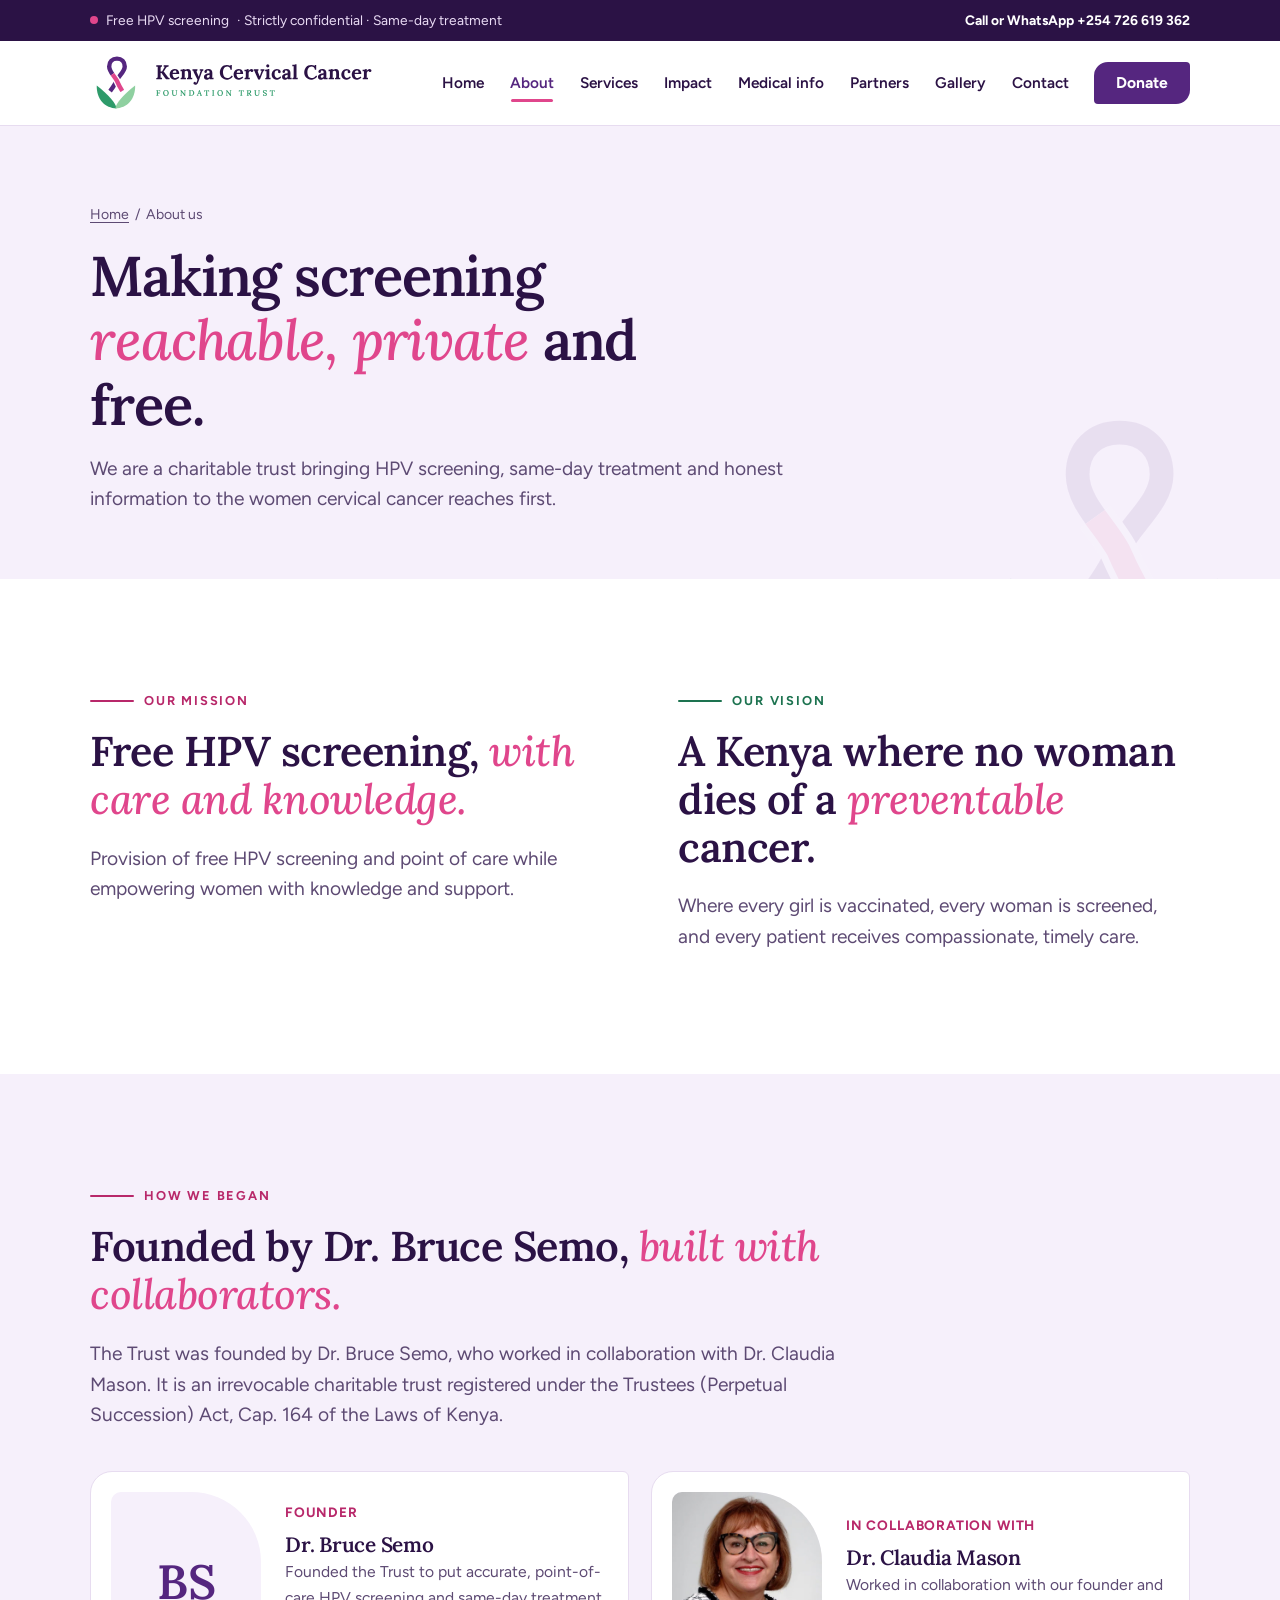
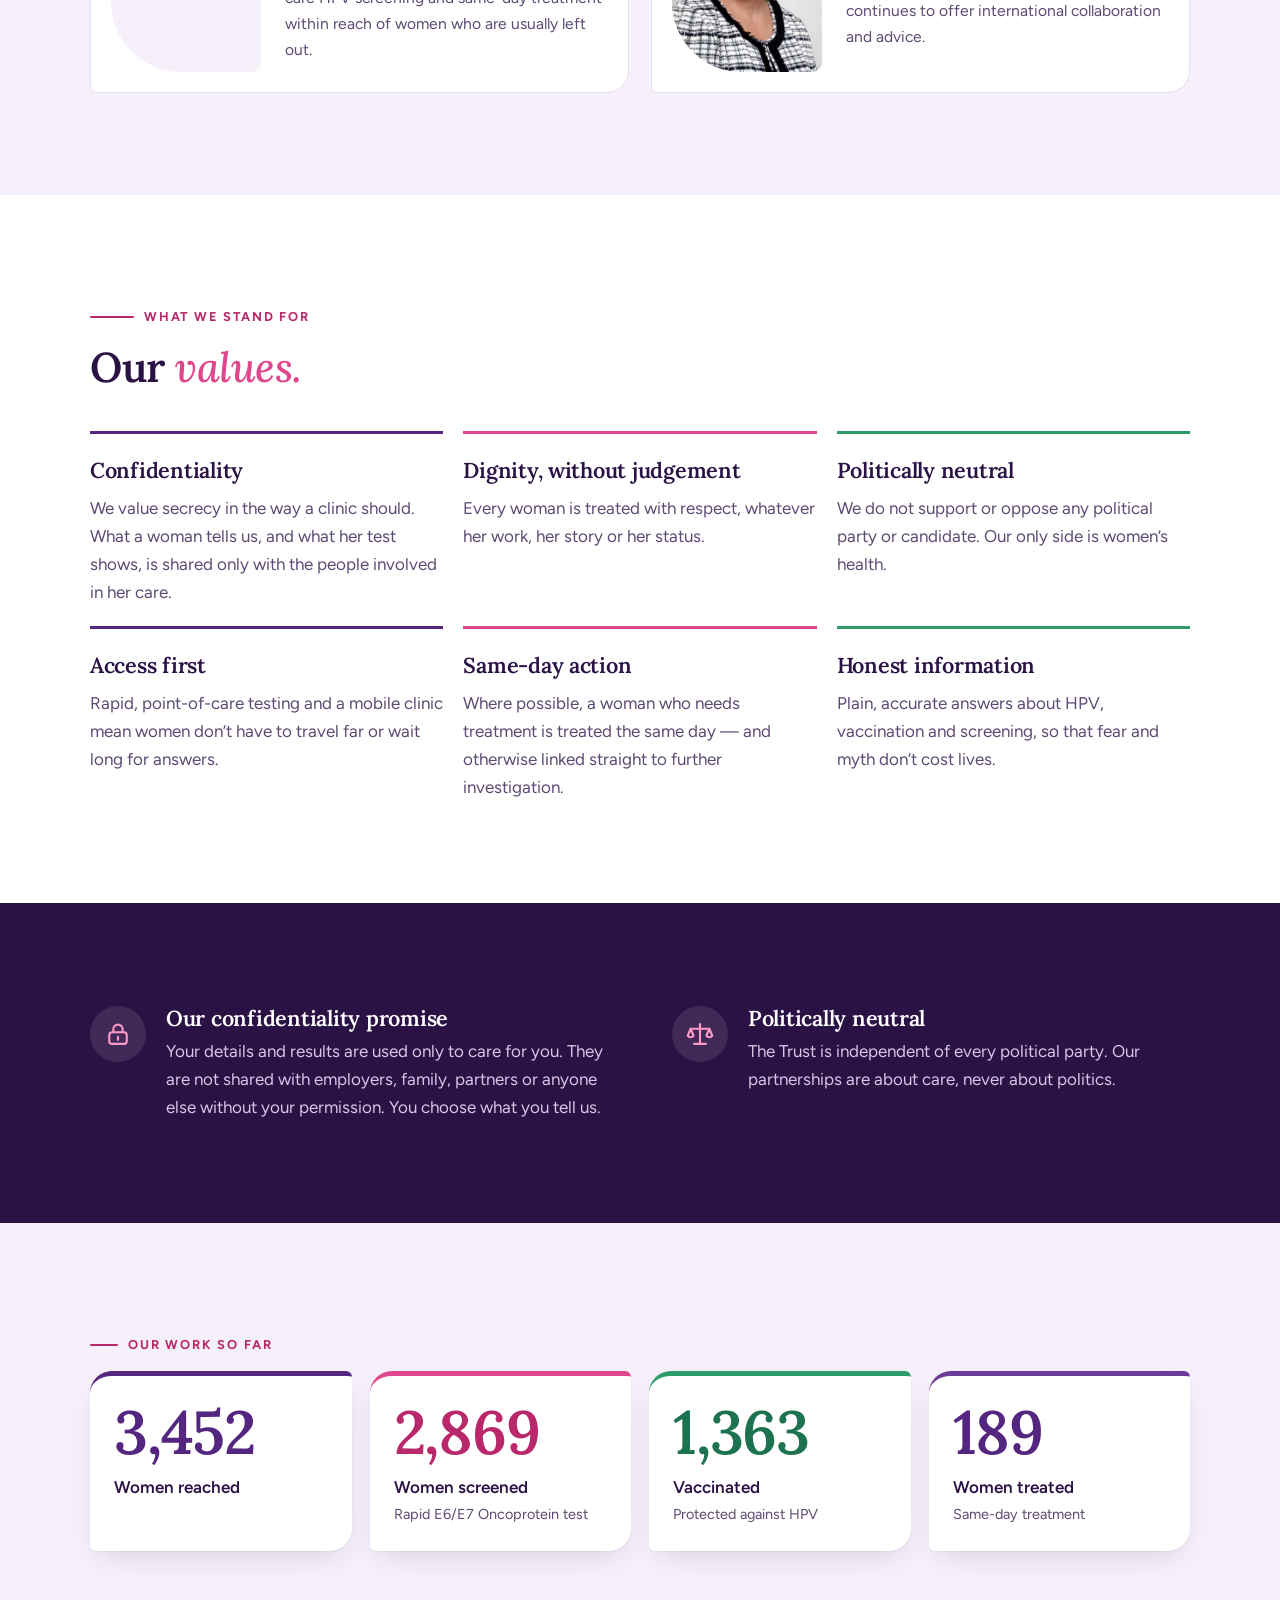
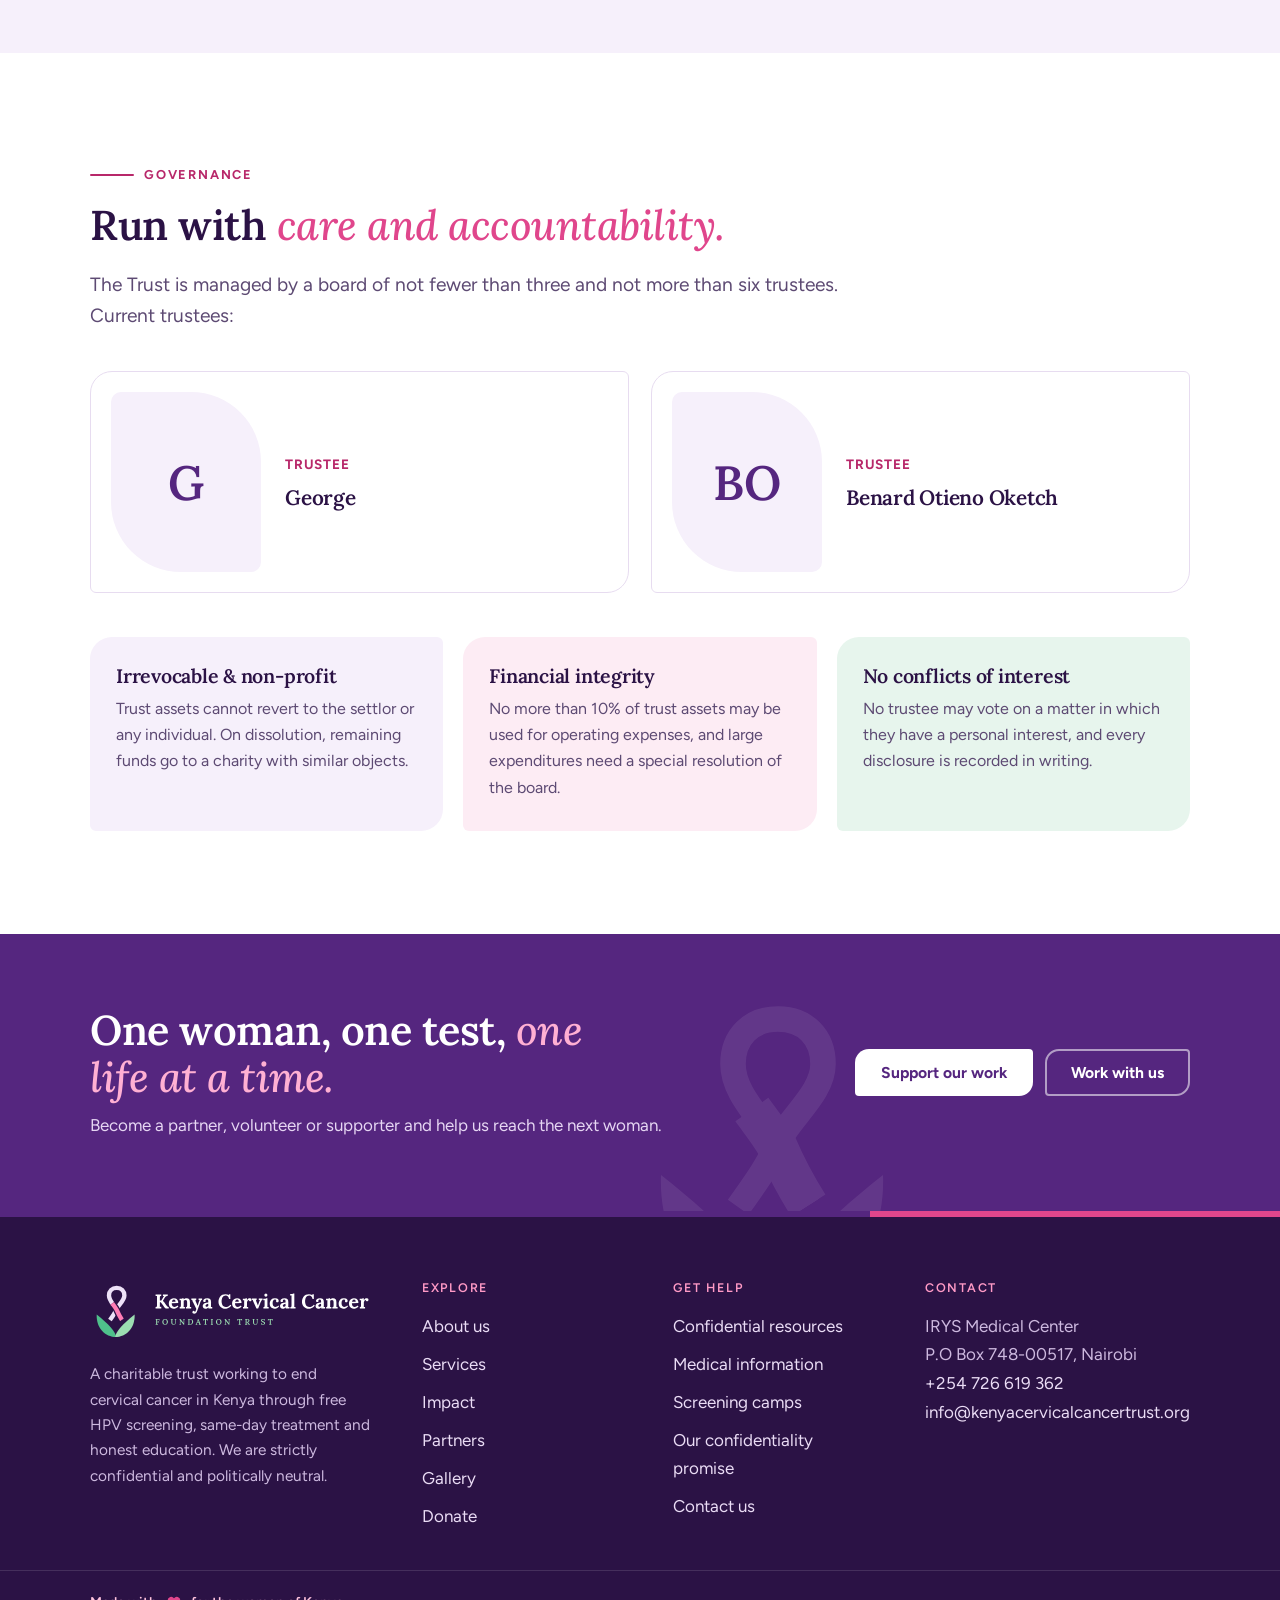
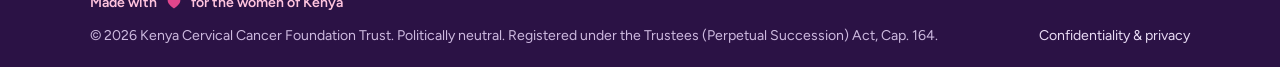
==== about.html @ a725f12f "change" ====
<!DOCTYPE html>
<html lang="en" class="no-js">
<head>
<meta charset="utf-8">
<meta name="viewport" content="width=device-width, initial-scale=1">
<title>About us – Kenya Cervical Cancer Foundation Trust</title>
<meta name="description" content="The Kenya Cervical Cancer Foundation Trust was founded by Dr. Bruce Semo in collaboration with Dr. Claudia Mason. Our mission, values and governance.">
<meta name="robots" content="index, follow">
<meta name="theme-color" content="#55267f">
<meta property="og:type" content="website">
<meta property="og:title" content="About us – Kenya Cervical Cancer Foundation Trust">
<meta property="og:description" content="The Kenya Cervical Cancer Foundation Trust was founded by Dr. Bruce Semo in collaboration with Dr. Claudia Mason. Our mission, values and governance.">
<meta property="og:image" content="https://www.kenyacervicalcancertrust.org/images/og-image.png">
<meta property="og:url" content="https://www.kenyacervicalcancertrust.org/about.html">
<meta name="twitter:card" content="summary_large_image">
<link rel="icon" href="images/favicon.svg" type="image/svg+xml">
<link rel="icon" href="images/favicon.png" type="image/png" sizes="512x512">
<link rel="apple-touch-icon" href="images/favicon.png">
<link rel="preconnect" href="https://fonts.googleapis.com">
<link rel="preconnect" href="https://fonts.gstatic.com" crossorigin>
<link rel="stylesheet" href="https://fonts.googleapis.com/css2?family=Figtree:wght@400;500;600;700;800&display=swap">
<link rel="stylesheet" href="css/style.css">
</head>
<body>
<a class="skip" href="#main">Skip to content</a>
<div class="topbar"><div class="wrap">
  <span class="pillar"><span class="dot"></span> Free HPV screening <span class="hide-s">&middot; Strictly confidential &middot; Same-day treatment</span></span>
  <span class="pillar"><a href="tel:+254726619362"><span class="hide-s">Call or WhatsApp </span>+254 726 619 362</a></span>
</div></div>
<header class="site-header"><div class="wrap">
  <a class="brand" href="index.html" aria-label="Kenya Cervical Cancer Foundation Trust — home"><img src="images/logo-horizontal.svg" alt="Kenya Cervical Cancer Foundation Trust" width="280" height="56"></a>
  <button class="menu-toggle" aria-expanded="false" aria-controls="site-nav" aria-label="Menu"><svg class="" viewBox="0 0 24 24" fill="none" stroke="currentColor" stroke-width="1.8" stroke-linecap="round" stroke-linejoin="round" aria-hidden="true" ><path d="M4 7h16M4 12h16M4 17h16"/></svg></button>
  <nav class="nav" id="site-nav" aria-label="Main"><a class="link" href="index.html">Home</a><a class="link" href="about.html" aria-current="page">About</a><a class="link" href="services.html">Services</a><a class="link" href="impact.html">Impact</a><a class="link" href="medical-info.html">Medical info</a><a class="link" href="partners.html">Partners</a><a class="link" href="gallery.html">Gallery</a><a class="link" href="contact.html">Contact</a><a class="btn btn-primary" href="donate.html">Donate</a></nav>
</div></header>
<main id="main">
<section class="page-hero"><img class="hero-ribbon" src="images/logo-mark.svg" alt="" aria-hidden="true">
<div class="wrap">
  <p class="crumbs"><a href="index.html">Home</a> &nbsp;/&nbsp; About us</p>
  <h1>Making screening <em>reachable, private</em> and free.</h1>
  <p class="lead">We are a charitable trust bringing HPV screening, same-day treatment and honest information to the women cervical cancer reaches first.</p>
</div></section>
<section class="section">
<div class="wrap">
  <div class="split top">
    <div class="reveal"><span class="eyebrow">Our mission</span><h2>Free HPV screening, <em>with care and knowledge.</em></h2>
      <p class="lead">Provision of free HPV screening and point of care while empowering women with knowledge and support.</p></div>
    <div class="reveal"><span class="eyebrow green">Our vision</span><h2>A Kenya where no woman dies of a <em>preventable</em> cancer.</h2>
      <p class="lead">Where every girl is vaccinated, every woman is screened, and every patient receives compassionate, timely care.</p></div>
  </div>
</div>
</section>

<section class="section bg-lilac" id="founder">
<div class="wrap">
  <div class="narrow reveal"><span class="eyebrow">How we began</span><h2>Founded by Dr. Bruce Semo, <em>built with collaborators.</em></h2>
  <p class="lead">The Trust was founded by Dr. Bruce Semo, who worked in collaboration with Dr. Claudia Mason. It is an irrevocable charitable trust registered under the Trustees (Perpetual Succession) Act, Cap. 164 of the Laws of Kenya.</p></div>
  <div class="people">
    <div class="person reveal"><div class="ph"><span class="mono" aria-hidden="true">BS</span></div>
      <div><div class="role">Founder</div><h3>Dr. Bruce Semo</h3><p>Founded the Trust to put accurate, point-of-care HPV screening and same-day treatment within reach of women who are usually left out.</p></div></div>
    <div class="person reveal"><div class="ph"><img src="images/people/claudia-mason.jpg" alt="Dr. Claudia Mason" loading="lazy"></div>
      <div><div class="role">In collaboration with</div><h3>Dr. Claudia Mason</h3><p>Worked in collaboration with our founder and continues to offer international collaboration and advice.</p></div></div>
  </div>
</div>
</section>

<section class="section">
<div class="wrap">
  <div class="narrow reveal"><span class="eyebrow">What we stand for</span><h2>Our <em>values.</em></h2></div>
  <div class="values">
    <div class="value reveal"><h3>Confidentiality</h3><p>We value secrecy in the way a clinic should. What a woman tells us, and what her test shows, is shared only with the people involved in her care.</p></div>
    <div class="value reveal"><h3>Dignity, without judgement</h3><p>Every woman is treated with respect, whatever her work, her story or her status.</p></div>
    <div class="value reveal"><h3>Politically neutral</h3><p>We do not support or oppose any political party or candidate. Our only side is women&rsquo;s health.</p></div>
    <div class="value reveal"><h3>Access first</h3><p>Rapid, point-of-care testing and a mobile clinic mean women don&rsquo;t have to travel far or wait long for answers.</p></div>
    <div class="value reveal"><h3>Same-day action</h3><p>Where possible, a woman who needs treatment is treated the same day &mdash; and otherwise linked straight to further investigation.</p></div>
    <div class="value reveal"><h3>Honest information</h3><p>Plain, accurate answers about HPV, vaccination and screening, so that fear and myth don&rsquo;t cost lives.</p></div>
  </div>
</div>
</section>

<section class="section on-dark" id="confidentiality">
<div class="wrap">
  <div class="pledge">
    <div class="block reveal"><div class="ic"><svg class="" viewBox="0 0 24 24" fill="none" stroke="currentColor" stroke-width="1.8" stroke-linecap="round" stroke-linejoin="round" aria-hidden="true" ><rect x="4.5" y="10.5" width="15" height="10" rx="2.5"/><path d="M8 10.5V8a4 4 0 0 1 8 0v2.5"/><path d="M12 14.5v2.5"/></svg></div><div><h3>Our confidentiality promise</h3><p>Your details and results are used only to care for you. They are not shared with employers, family, partners or anyone else without your permission. You choose what you tell us.</p></div></div>
    <div class="block reveal"><div class="ic"><svg class="" viewBox="0 0 24 24" fill="none" stroke="currentColor" stroke-width="1.8" stroke-linecap="round" stroke-linejoin="round" aria-hidden="true" ><path d="M12 3.5v17M7 20.5h10"/><path d="M4 7.5h16"/><path d="M4 7.5l-2.5 6a3 3 0 0 0 5 0zM20 7.5l-2.5 6a3 3 0 0 0 5 0z"/></svg></div><div><h3>Politically neutral</h3><p>The Trust is independent of every political party. Our partnerships are about care, never about politics.</p></div></div>
  </div>
</div>
</section>

<section class="section bg-lilac">
<div class="wrap"><span class="eyebrow">Our work so far</span><div class="stats cards"><div class="stat reveal"><div class="num" data-count="3600">3,600</div><div class="lbl">Women reached</div></div><div class="stat reveal"><div class="num" data-count="2992">2,992</div><div class="lbl">Women screened</div><div class="sub">Rapid E6/E7 Oncoprotein test</div></div><div class="stat reveal"><div class="num" data-count="1422">1,422</div><div class="lbl">Vaccinated</div><div class="sub">Protected against HPV</div></div><div class="stat reveal"><div class="num" data-count="197">197</div><div class="lbl">Women treated</div><div class="sub">Same-day treatment</div></div></div></div>
</section>

<section class="section" id="governance">
<div class="wrap">
  <div class="narrow reveal"><span class="eyebrow">Governance</span><h2>Run with <em>care and accountability.</em></h2>
  <p class="lead">The Trust is managed by a board of not fewer than three and not more than six trustees. Current trustees:</p></div>
  <div class="people">
    <div class="person reveal"><div class="ph"><span class="mono" aria-hidden="true">G</span></div><div><div class="role">Trustee</div><h3>George</h3></div></div>
    <div class="person reveal"><div class="ph"><span class="mono" aria-hidden="true">BO</span></div><div><div class="role">Trustee</div><h3>Benard Otieno Oketch</h3></div></div>
  </div>
  <div class="features">
    <article class="feature reveal"><h3>Irrevocable &amp; non-profit</h3><p>Trust assets cannot revert to the settlor or any individual. On dissolution, remaining funds go to a charity with similar objects.</p></article>
    <article class="feature reveal"><h3>Financial integrity</h3><p>No more than 10% of trust assets may be used for operating expenses, and large expenditures need a special resolution of the board.</p></article>
    <article class="feature reveal"><h3>No conflicts of interest</h3><p>No trustee may vote on a matter in which they have a personal interest, and every disclosure is recorded in writing.</p></article>
  </div>
</div>
</section>
<section class="cta"><img class="hero-ribbon" src="images/logo-mark.svg" alt="" aria-hidden="true"><div class="wrap">
<div><h2>One woman, one test, <em>one life at a time.</em></h2><p>Become a partner, volunteer or supporter and help us reach the next woman.</p></div>
<div class="btn-row"><a class="btn btn-light" href="donate.html">Support our work</a><a class="btn btn-ghost-light" href="contact.html">Work with us</a></div></div></section>
</main>
<footer class="site-footer">
<div class="tricolor"></div>
<div class="wrap">
  <div class="about">
    <img src="images/logo-horizontal-light.svg" alt="Kenya Cervical Cancer Foundation Trust" width="340" height="62">
    <p>A charitable trust working to end cervical cancer in Kenya through free HPV screening, same-day treatment and honest education. We are strictly confidential and politically neutral.</p>
  </div>
  <div><h4>Explore</h4><ul>
    <li><a href="about.html">About us</a></li><li><a href="services.html">Services</a></li><li><a href="impact.html">Impact</a></li>
    <li><a href="partners.html">Partners</a></li><li><a href="gallery.html">Gallery</a></li><li><a href="donate.html">Donate</a></li></ul></div>
  <div><h4>Get help</h4><ul>
    <li><a href="medical-info.html#sex-workers">Confidential resources</a></li>
    <li><a href="medical-info.html">Medical information</a></li>
    <li><a href="index.html#camps">Screening camps</a></li>
    <li><a href="about.html#confidentiality">Our confidentiality promise</a></li>
    <li><a href="contact.html">Contact us</a></li></ul></div>
  <div><h4>Contact</h4>
    <address>IRYS Medical Center<br>P.O Box 748-00517, Nairobi<br>
    <a href="tel:+254726619362">+254 726 619 362</a><br><a href="mailto:info@kenyacervicalcancertrust.org">info@kenyacervicalcancertrust.org</a></address></div>
</div>
<div class="legal"><div class="wrap">
  <span class="love-line">Made with <svg class="heart-ic" viewBox="0 0 24 24" fill="none" stroke="currentColor" stroke-width="2" stroke-linecap="round" stroke-linejoin="round" aria-hidden="true" ><path d="M12 20.5s-8.5-5-8.5-11A4.7 4.7 0 0 1 12 7a4.7 4.7 0 0 1 8.5 2.5c0 6-8.5 11-8.5 11z"/></svg> for the women of Kenya</span><span>&copy; 2026 Kenya Cervical Cancer Foundation Trust. Politically neutral. Registered under the Trustees (Perpetual Succession) Act, Cap. 164.</span>
  <a href="about.html#confidentiality">Confidentiality &amp; privacy</a>
</div></div>
</footer>
<script src="js/main.js" defer></script>
</body>
</html>
---- css/style.css ----
/* ==========================================================================
   Kenya Cervical Cancer Foundation Trust — site styles
   Palette: purple · pink · green. No frameworks, no icon fonts.
   ========================================================================== */

@font-face {
  font-family: "Lora";
  src: url("../fonts/lora.woff") format("woff");
  font-weight: 400 700;
  font-style: normal;
  font-display: swap;
}
@font-face {
  font-family: "Lora";
  src: url("../fonts/lora-italic.woff") format("woff");
  font-weight: 400 700;
  font-style: italic;
  font-display: swap;
}

:root {
  --ink: #2b1245;          /* deep plum – text & dark bands */
  --purple: #55267f;       /* brand purple */
  --purple-2: #6c3a99;
  --pink: #e0468c;         /* brand pink */
  --pink-deep: #b8286a;    /* pink for small text on light bg (AA) */
  --green: #2e9b6a;        /* brand green */
  --green-deep: #1d7350;   /* green for small text on light bg (AA) */
  --lilac: #f6f0fb;
  --blush: #fdecf4;
  --mint: #e7f5ed;
  --line: #e7dcf0;
  --muted: #5d4a73;
  --white: #fff;

  --leaf: 22px 6px 22px 6px;        /* the leaf corner, echoing the logo */
  --leaf-sm: 14px 4px 14px 4px;
  --shadow: 0 1px 2px rgba(43, 18, 69, .06), 0 12px 32px -12px rgba(43, 18, 69, .18);

  --serif: "Lora", Georgia, "Times New Roman", serif;
  --sans: "Figtree", "Inter", ui-sans-serif, system-ui, -apple-system, "Segoe UI", Roboto, "Helvetica Neue", Arial, sans-serif;

  --wrap: 1180px;
  --gutter: clamp(20px, 4vw, 40px);
}

*, *::before, *::after { box-sizing: border-box; }
html { scroll-behavior: smooth; -webkit-text-size-adjust: 100%; }
body {
  margin: 0;
  font-family: var(--sans);
  font-size: 1.0625rem;
  line-height: 1.65;
  color: var(--ink);
  background: var(--white);
  -webkit-font-smoothing: antialiased;
  overflow-x: hidden;
}
img, svg { display: block; max-width: 100%; }
img { height: auto; }
a { color: var(--purple); text-underline-offset: 3px; text-decoration-thickness: 1px; }
a:hover { color: var(--pink-deep); }
:focus-visible { outline: 3px solid var(--pink); outline-offset: 3px; border-radius: 4px; }
p { margin: 0 0 1em; }
ul { margin: 0; padding: 0; }

h1, h2, h3, h4 {
  font-family: var(--serif);
  font-weight: 600;
  line-height: 1.15;
  letter-spacing: -0.012em;
  margin: 0 0 .5em;
  color: var(--ink);
}
h1 { font-size: clamp(2.4rem, 5.4vw, 4.1rem); letter-spacing: -0.02em; }
h2 { font-size: clamp(1.8rem, 3.4vw, 2.6rem); }
h3 { font-size: 1.35rem; }
h4 { font-size: 1.1rem; }
h1 em, h2 em, h3 em { font-style: italic; font-weight: 500; color: var(--pink); }
.on-dark h1 em, .on-dark h2 em, .on-dark h3 em { color: #ff8fc0; }

.wrap { width: 100%; max-width: var(--wrap); margin-inline: auto; padding-inline: var(--gutter); }
.narrow { max-width: 760px; }
section { position: relative; }
.section { padding-block: clamp(56px, 8vw, 104px); }
.section.tight { padding-block: clamp(40px, 5vw, 64px); }
.bg-lilac { background: var(--lilac); }
.bg-mint { background: var(--mint); }
.bg-blush { background: var(--blush); }
.on-dark { background: var(--ink); color: #eadcf5; }
.on-dark h1, .on-dark h2, .on-dark h3, .on-dark h4 { color: #fff; }
.on-dark a { color: #ffc4de; }

.skip { position: absolute; left: -999px; top: 8px; background: var(--ink); color: #fff; padding: 10px 16px; border-radius: 8px; z-index: 100; }
.skip:focus { left: 8px; color: #fff; }

.eyebrow {
  display: inline-flex; align-items: center; gap: 10px;
  font-size: .8rem; font-weight: 700; letter-spacing: .14em; text-transform: uppercase;
  color: var(--pink-deep); margin-bottom: 16px;
}
.eyebrow::before { content: ""; width: 28px; height: 2px; background: currentColor; border-radius: 2px; }
.on-dark .eyebrow { color: #ff9ac6; }
.eyebrow.green { color: var(--green-deep); }

.lead { font-size: 1.2rem; line-height: 1.6; color: var(--muted); }
.on-dark .lead { color: #d8c6e8; }

/* three-colour ribbon rule */
.tricolor { height: 6px; background: linear-gradient(90deg, var(--purple) 0 34%, var(--pink) 34% 67%, var(--green) 67% 100%); }

/* ---------- buttons ---------- */
.btn {
  display: inline-flex; align-items: center; justify-content: center; gap: 10px;
  padding: 14px 24px; font: 700 .98rem/1 var(--sans);
  border-radius: var(--leaf-sm); border: 2px solid transparent;
  text-decoration: none; cursor: pointer; transition: transform .15s ease, background .15s ease, color .15s ease, border-color .15s ease;
}
.btn:hover { transform: translateY(-2px); }
.btn-primary { background: var(--purple); color: #fff; }
.btn-primary:hover { background: var(--ink); color: #fff; }
.btn-pink { background: var(--pink); color: #fff; }
.btn-pink:hover { background: var(--pink-deep); color: #fff; }
.btn-ghost { border-color: var(--purple); color: var(--purple); background: transparent; }
.btn-ghost:hover { background: var(--purple); color: #fff; }
.btn-light { background: #fff; color: var(--purple); }
.btn-light:hover { background: var(--blush); color: var(--purple); }
.btn-ghost-light { border-color: rgba(255,255,255,.55); color: #fff; }
.btn-ghost-light:hover { background: #fff; color: var(--purple); }
.btn svg { width: 18px; height: 18px; }
.btn-row { display: flex; flex-wrap: wrap; gap: 12px; margin-top: 28px; }

/* ---------- top bar & header ---------- */
.topbar { background: var(--ink); color: #eadcf5; font-size: .86rem; }
.topbar .wrap { display: flex; justify-content: space-between; align-items: center; gap: 16px; padding-block: 9px; }
.topbar span.pillar { display: inline-flex; align-items: center; gap: 8px; }
.topbar .dot { width: 8px; height: 8px; border-radius: 50%; background: var(--pink); display: inline-block; }
.topbar a { color: #fff; font-weight: 700; text-decoration: none; }
.topbar a:hover { color: #ffc4de; }

.site-header { position: sticky; top: 0; z-index: 50; background: rgba(255,255,255,.96); backdrop-filter: saturate(1.2) blur(8px); border-bottom: 1px solid var(--line); }
.site-header .wrap { display: flex; align-items: center; justify-content: space-between; gap: 24px; min-height: 84px; }
.brand img { height: 56px; width: auto; }
.nav { display: flex; align-items: center; gap: 4px; }
.nav a.link { white-space: nowrap; padding: 10px 11px; font-weight: 600; font-size: .96rem; color: var(--ink); text-decoration: none; border-radius: 10px; position: relative; }
.nav a.link:hover { color: var(--purple); background: var(--lilac); }
.nav a.link[aria-current="page"] { color: var(--purple); }
.nav a.link[aria-current="page"]::after { content: ""; position: absolute; left: 12px; right: 12px; bottom: 3px; height: 3px; border-radius: 3px; background: var(--pink); }
.nav .btn { margin-left: 10px; padding: 11px 20px; }
.menu-toggle { display: none; background: none; border: 2px solid var(--line); border-radius: 12px; width: 48px; height: 48px; cursor: pointer; color: var(--ink); align-items: center; justify-content: center; }
.menu-toggle svg { width: 24px; height: 24px; }

@media (max-width: 1160px) {
  .menu-toggle { display: inline-flex; }
  .nav { position: absolute; left: 0; right: 0; top: 100%; background: #fff; border-bottom: 1px solid var(--line); flex-direction: column; align-items: stretch; padding: 12px var(--gutter) 24px; gap: 2px; display: none; box-shadow: var(--shadow); }
  .nav.open { display: flex; }
  .nav a.link { padding: 14px 12px; font-size: 1.05rem; }
  .nav a.link[aria-current="page"]::after { display: none; }
  .nav a.link[aria-current="page"] { background: var(--lilac); }
  .nav .btn { margin: 12px 0 0; }
}
@media (max-width: 640px) {
  .topbar .hide-s { display: none; }
  .topbar .wrap { font-size: .8rem; padding-block: 8px; }
  .brand img { height: 46px; }
  .site-header .wrap { min-height: 72px; }
}

/* ---------- hero ---------- */
.hero { background: var(--lilac); overflow: hidden; }
.hero .wrap { display: grid; grid-template-columns: 1.05fr .95fr; gap: clamp(32px, 5vw, 72px); align-items: center; padding-block: clamp(48px, 7vw, 96px); position: relative; z-index: 1; }
.hero h1 { margin-bottom: .45em; }
.hero p.lead { max-width: 33em; }
.promise { list-style: none; display: flex; flex-wrap: wrap; gap: 10px 22px; margin-top: 34px; }
.promise li { display: inline-flex; align-items: center; gap: 9px; font-weight: 600; font-size: .95rem; }
.promise svg { width: 20px; height: 20px; color: var(--green); flex: none; }

.hero-art { position: relative; aspect-ratio: 1 / 1.04; max-width: 560px; justify-self: end; width: 100%; }
.hero-art .main { position: absolute; inset: 0 0 14% 14%; border-radius: 220px 10px 220px 10px; overflow: hidden; box-shadow: var(--shadow); }
.hero-art .second { position: absolute; left: 0; bottom: 0; width: 46%; aspect-ratio: 1; border-radius: 10px 130px 10px 130px; overflow: hidden; border: 8px solid var(--lilac); box-shadow: var(--shadow); }
.hero-art img { width: 100%; height: 100%; object-fit: cover; }
.hero-art .stamp { position: absolute; right: -4px; top: 6%; background: var(--pink); color: #fff; padding: 12px 18px; border-radius: var(--leaf-sm); font-weight: 700; font-size: .85rem; line-height: 1.25; box-shadow: var(--shadow); max-width: 190px; }
.hero-art .stamp b { display: block; font-family: var(--serif); font-size: 1.5rem; font-weight: 600; }
.hero-ribbon { position: absolute; right: -6%; bottom: -14%; width: 56%; opacity: .07; pointer-events: none; z-index: 0; }
@media (max-width: 900px) {
  .hero .wrap { grid-template-columns: 1fr; }
  .hero-art { justify-self: center; max-width: 440px; }
}

/* page hero (inner pages) */
.page-hero { background: var(--lilac); position: relative; overflow: hidden; }
.page-hero .wrap { padding-block: clamp(44px, 6vw, 84px) clamp(40px, 5vw, 68px); position: relative; z-index: 1; }
.page-hero h1 { font-size: clamp(2.2rem, 4.6vw, 3.5rem); max-width: 18ch; margin-bottom: .3em; }
.page-hero .lead { max-width: 40em; margin: 0; }
.page-hero .hero-ribbon { right: 2%; bottom: -30%; width: 280px; opacity: .08; }
.crumbs { font-size: .88rem; color: var(--muted); margin-bottom: 18px; }
.crumbs a { color: var(--muted); }

/* ---------- stats ---------- */
.stats { display: grid; grid-template-columns: repeat(4, 1fr); gap: 0; }
.stat { padding: 26px 24px 24px; border-top: 5px solid var(--purple); background: #fff; }
.stat:nth-child(2) { border-color: var(--pink); }
.stat:nth-child(3) { border-color: var(--green); }
.stat:nth-child(4) { border-color: var(--purple-2); }
.stat .num { font-family: var(--serif); font-weight: 600; font-size: clamp(2.6rem, 5vw, 3.8rem); line-height: 1; color: var(--purple); letter-spacing: -0.02em; font-variant-numeric: lining-nums; }
.stat:nth-child(2) .num { color: var(--pink-deep); }
.stat:nth-child(3) .num { color: var(--green-deep); }
.stat .lbl { margin-top: 10px; font-weight: 600; color: var(--ink); }
.stat .sub { font-size: .9rem; color: var(--muted); margin-top: 2px; }
.stats-band { background: var(--lilac); }
.stats.cards { gap: 18px; }
.stats.cards .stat { border-radius: var(--leaf); box-shadow: var(--shadow); }
@media (max-width: 900px) { .stats { grid-template-columns: repeat(2, 1fr); } }
@media (max-width: 480px) { .stats { grid-template-columns: 1fr; } }

/* ---------- split layouts ---------- */
.split { display: grid; grid-template-columns: 1fr 1fr; gap: clamp(32px, 6vw, 84px); align-items: center; }
.split.top { align-items: start; }
.split.flip > :first-child { order: 2; }
@media (max-width: 900px) { .split { grid-template-columns: 1fr; } .split.flip > :first-child { order: 0; } }
.photo { border-radius: var(--leaf); overflow: hidden; box-shadow: var(--shadow); }
.photo.leaf-r { border-radius: 8px 120px 8px 120px; }
.photo.leaf-l { border-radius: 120px 8px 120px 8px; }
.photo img { width: 100%; height: 100%; object-fit: cover; }
.photo.tall { aspect-ratio: 4 / 5; }
.photo.wide { aspect-ratio: 4 / 3; }
.photo figcaption { display: none; }

/* ---------- checklist ---------- */
.ticks { list-style: none; display: grid; gap: 12px; margin: 22px 0 0; }
.ticks li { display: grid; grid-template-columns: 26px 1fr; gap: 12px; align-items: start; }
.ticks svg { width: 24px; height: 24px; color: var(--green); margin-top: 2px; }
.ticks.pink svg { color: var(--pink); }

/* ---------- steps ---------- */
.steps { display: grid; grid-template-columns: repeat(3, 1fr); gap: clamp(20px, 3vw, 40px); counter-reset: s; margin-top: 44px; }
.step { position: relative; padding-top: 70px; }
.step::before { counter-increment: s; content: "0" counter(s); position: absolute; top: 0; left: 0; font-family: var(--serif); font-style: italic; font-size: 3.6rem; line-height: 1; color: var(--pink); }
.step::after { content: ""; position: absolute; top: 34px; left: 64px; right: 0; height: 2px; background: repeating-linear-gradient(90deg, var(--line) 0 8px, transparent 8px 16px); }
.step:last-child::after { display: none; }
.step h3 { margin-bottom: .35em; }
.step p { color: var(--muted); margin: 0; }
@media (max-width: 820px) { .steps { grid-template-columns: 1fr; } .step::after { display: none; } }

/* ---------- feature grid (no icons in circles, just a coloured mark) ---------- */
.features { display: grid; grid-template-columns: repeat(3, 1fr); gap: 20px; margin-top: 44px; }
.feature { background: var(--lilac); border-radius: var(--leaf); padding: 28px 26px 30px; position: relative; transition: transform .2s ease, box-shadow .2s ease; }
.feature:hover { transform: translateY(-4px); box-shadow: var(--shadow); }
.feature:nth-child(3n+2) { background: var(--blush); }
.feature:nth-child(3n+3) { background: var(--mint); }
.feature .mark { width: 44px; height: 44px; margin-bottom: 18px; color: var(--purple); }
.feature:nth-child(3n+2) .mark { color: var(--pink-deep); }
.feature:nth-child(3n+3) .mark { color: var(--green-deep); }
.feature h3 { font-size: 1.22rem; margin-bottom: .4em; }
.feature p { margin: 0; color: var(--muted); font-size: 1rem; }
.feature a.more { display: inline-block; margin-top: 14px; font-weight: 700; font-size: .95rem; }
@media (max-width: 980px) { .features { grid-template-columns: repeat(2, 1fr); } }
@media (max-width: 620px) { .features { grid-template-columns: 1fr; } }

/* ---------- camps ---------- */
.camps { display: grid; grid-template-columns: repeat(4, 1fr); gap: 16px; margin-top: 40px; list-style: none; }
.camp { background: #fff; border: 1px solid var(--line); border-radius: var(--leaf); padding: 24px 22px; display: flex; flex-direction: column; gap: 6px; }
.camp .n { font-family: var(--serif); font-style: italic; font-size: 1.1rem; color: var(--pink-deep); }
.camp h3 { font-size: 1.25rem; margin: 0; }
.camp p { margin: 0; font-size: .95rem; color: var(--muted); }
.camp svg { width: 26px; height: 26px; color: var(--green); margin-bottom: 8px; }
@media (max-width: 980px) { .camps { grid-template-columns: repeat(2, 1fr); } }
@media (max-width: 520px) { .camps { grid-template-columns: 1fr; } }

/* ---------- confidentiality / neutrality band ---------- */
.pledge { display: grid; grid-template-columns: 1fr 1fr; gap: clamp(28px, 5vw, 72px); }
.pledge .block { display: grid; grid-template-columns: 56px 1fr; gap: 20px; align-items: start; }
.pledge .ic { width: 56px; height: 56px; border-radius: 50%; background: rgba(255,255,255,.1); display: grid; place-items: center; color: #ff9ac6; }
.pledge .ic svg { width: 28px; height: 28px; }
.pledge h3 { margin-bottom: .3em; }
.pledge p { margin: 0; color: #d8c6e8; }
@media (max-width: 800px) { .pledge { grid-template-columns: 1fr; } }

/* ---------- partners strip ---------- */
.partner-row { display: grid; grid-template-columns: repeat(auto-fit, minmax(170px, 1fr)); gap: 14px; margin-top: 36px; }
.partner-chip { background: #fff; border: 1px solid var(--line); border-radius: var(--leaf-sm); padding: 20px 14px; text-align: center; display: grid; gap: 6px; justify-items: center; align-content: center; min-height: 128px; }
.partner-chip strong { font-family: var(--serif); font-size: 1.08rem; line-height: 1.25; }
.partner-chip span { font-size: .84rem; color: var(--muted); }
.partner-chip img { height: 52px; width: auto; }
@media (max-width: 980px) { .partner-row { grid-template-columns: repeat(3, 1fr); } }
@media (max-width: 560px) { .partner-row { grid-template-columns: repeat(2, 1fr); } }

/* ---------- mosaic ---------- */
.mosaic { display: grid; grid-template-columns: repeat(6, 1fr); grid-auto-rows: 120px; gap: 12px; margin-top: 36px; }
.mosaic a { display: block; overflow: hidden; border-radius: 14px; position: relative; }
.mosaic a:nth-child(1) { grid-column: span 3; grid-row: span 4; border-radius: 120px 10px 10px 10px; }
.mosaic a:nth-child(2) { grid-column: span 3; grid-row: span 2; }
.mosaic a:nth-child(3) { grid-column: span 2; grid-row: span 1; }
.mosaic a:nth-child(4) { grid-column: span 1; grid-row: span 1; }
.mosaic a:nth-child(5) { grid-column: span 3; grid-row: span 1; }
.mosaic img { width: 100%; height: 100%; object-fit: cover; transition: transform .5s ease; }
.mosaic a:hover img { transform: scale(1.04); }
@media (max-width: 700px) {
  .mosaic { grid-template-columns: repeat(2, 1fr); grid-auto-rows: 150px; }
  .mosaic a:nth-child(n) { grid-column: span 1; grid-row: span 1; border-radius: 14px; }
  .mosaic a:nth-child(1) { grid-column: span 2; grid-row: span 2; border-radius: 80px 10px 10px 10px; }
}

/* ---------- FAQ ---------- */
.faq { display: grid; gap: 12px; margin-top: 32px; }
.faq details { background: #fff; border: 1px solid var(--line); border-radius: var(--leaf-sm); padding: 0; }
.faq summary { list-style: none; cursor: pointer; padding: 18px 56px 18px 22px; font-weight: 700; position: relative; }
.faq summary::-webkit-details-marker { display: none; }
.faq summary::after { content: "+"; position: absolute; right: 22px; top: 50%; transform: translateY(-50%); font-size: 1.6rem; line-height: 1; color: var(--pink); font-weight: 400; }
.faq details[open] summary::after { content: "–"; }
.faq details[open] { border-color: var(--purple-2); box-shadow: var(--shadow); }
.faq .ans { padding: 0 22px 20px; color: var(--muted); }
.faq .ans p:last-child { margin: 0; }

/* ---------- CTA band ---------- */
.cta { background: var(--purple); color: #fff; overflow: hidden; }
.cta .wrap { display: flex; flex-wrap: wrap; align-items: center; justify-content: space-between; gap: 28px; padding-block: clamp(44px, 6vw, 72px); position: relative; z-index: 1; }
.cta h2 { color: #fff; margin: 0; max-width: 20ch; }
.cta h2 em { color: #ffb0d3; }
.cta p { margin: 10px 0 0; color: #e6d6f3; max-width: 36em; }
.cta .btn-row { margin: 0; }
.cta .hero-ribbon { filter: brightness(0) invert(1); opacity: .08; right: 28%; bottom: -40%; width: 300px; }

/* ---------- long-form (medical info etc.) ---------- */
.doc { display: grid; grid-template-columns: 250px 1fr; gap: clamp(32px, 6vw, 84px); align-items: start; }
.toc { position: sticky; top: 110px; font-size: .95rem; }
.toc h4 { font-family: var(--sans); text-transform: uppercase; letter-spacing: .12em; font-size: .75rem; color: var(--muted); margin-bottom: 12px; }
.toc ol { list-style: none; border-left: 2px solid var(--line); }
.toc a { display: block; padding: 7px 0 7px 16px; text-decoration: none; color: var(--ink); margin-left: -2px; border-left: 2px solid transparent; }
.toc a:hover, .toc a.active { color: var(--purple); border-left-color: var(--pink); font-weight: 700; }
.doc section.part { padding-block: 0 56px; scroll-margin-top: 110px; }
.doc h2 { margin-top: 0; }
.doc h3 { margin-top: 1.6em; }
.doc ul.plain { padding-left: 1.2em; }
.doc ul.plain li { margin-bottom: .4em; }
@media (max-width: 960px) { .doc { grid-template-columns: 1fr; } .toc { display: none; } }

.callout { background: var(--blush); border-radius: var(--leaf); padding: 26px 28px; margin: 28px 0; border-left: 6px solid var(--pink); }
.callout.green { background: var(--mint); border-left-color: var(--green); }
.callout.purple { background: var(--lilac); border-left-color: var(--purple); }
.callout h3, .callout h4 { margin-top: 0; }
.callout p:last-child { margin-bottom: 0; }

.twocol { display: grid; grid-template-columns: 1fr 1fr; gap: 22px; margin: 26px 0; }
.twocol > div { background: var(--lilac); border-radius: var(--leaf); padding: 26px; }
.twocol > div:nth-child(2) { background: var(--mint); }
.twocol h3 { margin-top: 0; }
@media (max-width: 720px) { .twocol { grid-template-columns: 1fr; } }

.facts { display: grid; grid-template-columns: repeat(4, 1fr); gap: 14px; margin: 28px 0; }
.fact { border-top: 4px solid var(--pink); padding-top: 14px; }
.fact .n { font-family: var(--serif); font-size: 2.3rem; font-weight: 600; color: var(--purple); line-height: 1; }
.fact p { font-size: .92rem; color: var(--muted); margin: 8px 0 0; }
@media (max-width: 720px) { .facts { grid-template-columns: repeat(2, 1fr); } }

.mf { display: grid; gap: 14px; margin-top: 22px; }
.mf > div { display: grid; grid-template-columns: 110px 1fr; gap: 18px; padding: 18px 22px; background: #fff; border: 1px solid var(--line); border-radius: var(--leaf-sm); }
.mf .tag { font-weight: 800; letter-spacing: .1em; text-transform: uppercase; font-size: .75rem; color: var(--pink-deep); padding-top: 4px; }
.mf .tag.fact-t { color: var(--green-deep); }
.mf p { margin: 0; }
@media (max-width: 560px) { .mf > div { grid-template-columns: 1fr; gap: 4px; } }

.sources { font-size: .92rem; color: var(--muted); }
.sources li { margin-bottom: 6px; }

/* ---------- service rows ---------- */
.svc { display: grid; grid-template-columns: 90px 1fr minmax(240px, 380px); gap: clamp(20px, 4vw, 52px); align-items: start; padding-block: 48px; border-top: 1px solid var(--line); }
.svc:first-of-type { border-top: 0; }
.svc .no { font-family: var(--serif); font-style: italic; font-size: 3.2rem; line-height: 1; color: var(--pink); }
.svc h3 { font-size: 1.6rem; }
.svc .figs { display: flex; flex-wrap: wrap; gap: 14px 30px; margin-top: 22px; }
.svc .figs div { min-width: 120px; }
.svc .figs b { display: block; font-family: var(--serif); font-size: 2.2rem; font-weight: 600; line-height: 1; color: var(--purple); }
.svc .figs span { font-size: .9rem; color: var(--muted); }
.svc .photo { aspect-ratio: 4 / 3; }
@media (max-width: 960px) { .svc { grid-template-columns: 56px 1fr; } .svc .photo { grid-column: 2; } .svc .no { font-size: 2.4rem; } }
@media (max-width: 520px) { .svc { grid-template-columns: 1fr; } .svc .photo { grid-column: 1; } }

/* ---------- people ---------- */
.people { display: grid; grid-template-columns: repeat(2, 1fr); gap: 22px; margin-top: 40px; }
.person { display: grid; grid-template-columns: 150px 1fr; gap: 24px; align-items: center; background: #fff; border: 1px solid var(--line); border-radius: var(--leaf); padding: 20px; }
.person .ph { width: 150px; height: 180px; border-radius: 10px 70px 10px 70px; overflow: hidden; background: var(--lilac); display: grid; place-items: center; }
.person .ph img { width: 100%; height: 100%; object-fit: cover; object-position: top; }
.person .ph .mono { font-family: var(--serif); font-size: 3rem; font-weight: 600; color: var(--purple); }
.person h3 { margin-bottom: 2px; font-size: 1.3rem; }
.person .role { color: var(--pink-deep); font-weight: 700; font-size: .85rem; letter-spacing: .06em; text-transform: uppercase; margin-bottom: 10px; }
.person p { margin: 0; color: var(--muted); font-size: .98rem; }
@media (max-width: 900px) { .people { grid-template-columns: 1fr; } }
@media (max-width: 480px) { .person { grid-template-columns: 1fr; } }

.values { display: grid; grid-template-columns: repeat(3, 1fr); gap: 20px; margin-top: 40px; }
.value { padding: 24px 0 0; border-top: 3px solid var(--purple); }
.value:nth-child(3n+2) { border-color: var(--pink); }
.value:nth-child(3n+3) { border-color: var(--green); }
.value p { color: var(--muted); margin: 0; }
@media (max-width: 860px) { .values { grid-template-columns: 1fr; } }

/* ---------- partners page ---------- */
.partners-grid { display: grid; grid-template-columns: repeat(2, 1fr); gap: 20px; margin-top: 40px; }
.pcard { display: grid; grid-template-columns: 96px 1fr; gap: 22px; padding: 26px; background: #fff; border: 1px solid var(--line); border-radius: var(--leaf); align-items: start; }
.pcard .logo { width: 96px; height: 96px; border-radius: 50%; background: var(--lilac); display: grid; place-items: center; overflow: hidden; font-family: var(--serif); font-weight: 600; font-size: 1.7rem; color: var(--purple); }
.pcard .logo img { width: 100%; height: 100%; object-fit: cover; }
.pcard .logo.contain img { object-fit: contain; padding: 8px; }
.pcard:nth-child(3n+2) .logo { background: var(--blush); color: var(--pink-deep); }
.pcard:nth-child(3n+3) .logo { background: var(--mint); color: var(--green-deep); }
.pcard h3 { margin-bottom: 2px; font-size: 1.28rem; }
.pcard .role { color: var(--pink-deep); font-weight: 700; font-size: .82rem; letter-spacing: .06em; text-transform: uppercase; margin-bottom: 10px; }
.pcard p { margin: 0; color: var(--muted); font-size: .98rem; }
@media (max-width: 900px) { .partners-grid { grid-template-columns: 1fr; } }
@media (max-width: 480px) { .pcard { grid-template-columns: 1fr; } }

.ways { display: grid; grid-template-columns: repeat(2, 1fr); gap: 18px; margin-top: 36px; counter-reset: w; }
.way { padding: 26px 26px 26px 26px; border-radius: var(--leaf); background: var(--lilac); }
.way:nth-child(2) { background: var(--blush); }
.way:nth-child(3) { background: var(--mint); }
.way:nth-child(4) { background: var(--lilac); }
.way h3 { font-size: 1.22rem; }
.way p { margin: 0; color: var(--muted); }
@media (max-width: 700px) { .ways { grid-template-columns: 1fr; } }

/* ---------- gallery ---------- */
.filters { display: flex; flex-wrap: wrap; gap: 10px; margin-bottom: 32px; }
.filters button { font: 700 .92rem var(--sans); padding: 10px 18px; border-radius: 999px; border: 2px solid var(--line); background: #fff; color: var(--ink); cursor: pointer; transition: all .15s ease; }
.filters button:hover { border-color: var(--purple); color: var(--purple); }
.filters button[aria-pressed="true"] { background: var(--purple); border-color: var(--purple); color: #fff; }
.masonry { columns: 3 280px; column-gap: 16px; }
.masonry figure { margin: 0 0 16px; break-inside: avoid; position: relative; border-radius: 16px; overflow: hidden; cursor: zoom-in; background: var(--lilac); }
.masonry figure:nth-child(4n+1) { border-top-left-radius: 70px; }
.masonry figure:nth-child(4n+3) { border-bottom-right-radius: 70px; }
.masonry img { width: 100%; display: block; transition: transform .5s ease; }
.masonry figure:hover img { transform: scale(1.035); }
.masonry button { all: unset; display: block; width: 100%; cursor: zoom-in; }
.masonry button:focus-visible { outline: 3px solid var(--pink); outline-offset: -3px; }
.masonry figcaption { position: absolute; left: 0; right: 0; bottom: 0; padding: 40px 16px 14px; color: #fff; font-size: .9rem; font-weight: 600; background: linear-gradient(transparent, rgba(43,18,69,.82)); opacity: 0; transform: translateY(8px); transition: all .25s ease; pointer-events: none; }
.masonry figure:hover figcaption, .masonry button:focus-visible + figcaption { opacity: 1; transform: none; }
.masonry figure[hidden] { display: none; }

.lightbox { position: fixed; inset: 0; background: rgba(28, 10, 46, .94); z-index: 200; display: none; align-items: center; justify-content: center; padding: 24px; }
.lightbox.open { display: flex; }
.lightbox figure { margin: 0; max-width: min(1100px, 100%); max-height: 100%; display: grid; gap: 14px; justify-items: center; }
.lightbox img { max-height: calc(100vh - 140px); width: auto; max-width: 100%; border-radius: 14px; }
.lightbox figcaption { color: #eadcf5; font-size: 1rem; text-align: center; }
.lightbox button { position: absolute; background: rgba(255,255,255,.12); color: #fff; border: 0; width: 52px; height: 52px; border-radius: 50%; font-size: 1.6rem; cursor: pointer; display: grid; place-items: center; }
.lightbox button:hover { background: var(--pink); }
.lightbox .close { top: 18px; right: 18px; }
.lightbox .prev { left: 18px; top: 50%; transform: translateY(-50%); }
.lightbox .next { right: 18px; top: 50%; transform: translateY(-50%); }
@media (max-width: 640px) { .lightbox .prev, .lightbox .next { top: auto; bottom: 18px; transform: none; } .lightbox img { max-height: calc(100vh - 190px); } }

/* ---------- forms / contact ---------- */
.contact-grid { display: grid; grid-template-columns: .9fr 1.1fr; gap: clamp(28px, 5vw, 72px); align-items: start; }
.info-list { list-style: none; display: grid; gap: 22px; margin-top: 28px; }
.info-list li { display: grid; grid-template-columns: 48px 1fr; gap: 16px; align-items: start; }
.info-list .ic { width: 48px; height: 48px; border-radius: 14px 4px 14px 4px; background: var(--lilac); color: var(--purple); display: grid; place-items: center; }
.info-list li:nth-child(2) .ic { background: var(--blush); color: var(--pink-deep); }
.info-list li:nth-child(3) .ic { background: var(--mint); color: var(--green-deep); }
.info-list .ic svg { width: 24px; height: 24px; }
.info-list b { display: block; font-family: var(--serif); font-size: 1.1rem; }
.info-list span, .info-list a { color: var(--muted); }
form.card { background: #fff; border: 1px solid var(--line); border-radius: var(--leaf); padding: clamp(22px, 3vw, 36px); box-shadow: var(--shadow); }
label { display: block; font-weight: 700; font-size: .92rem; margin-bottom: 6px; }
input, select, textarea { width: 100%; font: inherit; color: var(--ink); padding: 13px 14px; border: 2px solid var(--line); border-radius: 12px; background: #fff; }
input:focus, select:focus, textarea:focus { outline: none; border-color: var(--purple); box-shadow: 0 0 0 4px rgba(85,38,127,.12); }
textarea { min-height: 140px; resize: vertical; }
.field { margin-bottom: 18px; }
.field-row { display: grid; grid-template-columns: 1fr 1fr; gap: 16px; }
@media (max-width: 560px) { .field-row { grid-template-columns: 1fr; } }
.hint { font-size: .88rem; color: var(--muted); margin-top: 6px; }
.map { border-radius: var(--leaf); overflow: hidden; border: 1px solid var(--line); margin-top: 28px; }
.map iframe { width: 100%; height: 300px; border: 0; display: block; }
@media (max-width: 900px) { .contact-grid { grid-template-columns: 1fr; } }

/* donate */
.give { display: grid; grid-template-columns: repeat(3, 1fr); gap: 18px; margin-top: 36px; }
.give > div { background: var(--lilac); border-radius: var(--leaf); padding: 28px; }
.give > div:nth-child(2) { background: var(--blush); }
.give > div:nth-child(3) { background: var(--mint); }
.give h3 { font-size: 1.25rem; }
.give p { color: var(--muted); }
.give code { background: #fff; padding: 2px 8px; border-radius: 6px; font-size: .92rem; }
@media (max-width: 860px) { .give { grid-template-columns: 1fr; } }

/* ---------- footer ---------- */
.site-footer { background: var(--ink); color: #cdb9df; }
.site-footer .wrap { display: grid; grid-template-columns: 1.4fr 1fr 1fr 1.2fr; gap: clamp(24px, 4vw, 56px); padding-block: 64px 40px; }
.site-footer h4 { font-family: var(--sans); font-size: .78rem; text-transform: uppercase; letter-spacing: .14em; color: #ff9ac6; margin-bottom: 16px; }
.site-footer ul { list-style: none; display: grid; gap: 10px; }
.site-footer a { color: #eadcf5; text-decoration: none; }
.site-footer a:hover { color: #ffc4de; text-decoration: underline; }
.site-footer .about img { height: 62px; width: auto; margin-bottom: 18px; }
.site-footer .about p { font-size: .96rem; max-width: 30em; }
.site-footer address { font-style: normal; line-height: 1.7; }
.legal { border-top: 1px solid rgba(255,255,255,.12); }
.legal .wrap { display: flex; flex-wrap: wrap; justify-content: space-between; gap: 10px 24px; padding-block: 20px; font-size: .88rem; grid-template-columns: none; }
@media (max-width: 960px) { .site-footer .wrap { grid-template-columns: 1fr 1fr; } }
@media (max-width: 560px) { .site-footer .wrap { grid-template-columns: 1fr; } }

/* ---------- motion ---------- */
.reveal { opacity: 0; transform: translateY(18px); transition: opacity .7s ease, transform .7s ease; }
.reveal.in { opacity: 1; transform: none; }
@media (prefers-reduced-motion: reduce) {
  html { scroll-behavior: auto; }
  .reveal { opacity: 1; transform: none; transition: none; }
  .btn, .feature, .mosaic img, .masonry img { transition: none; }
}
.no-js .reveal { opacity: 1; transform: none; }

@media print {
  .topbar, .site-header, .cta, .site-footer, .menu-toggle { display: none; }
  body { font-size: 12pt; }
}
.topbar a { white-space: nowrap; }

/* ==========================================================================
   Motion & warmth
   ========================================================================== */
:root { --ease: cubic-bezier(.22, .8, .24, 1); }

/* page fade-in + scroll progress */
@keyframes pageIn { from { opacity: 0; } to { opacity: 1; } }
body { animation: pageIn .6s ease both; }
.progress { position: fixed; top: 0; left: 0; height: 4px; width: 100%; transform-origin: 0 50%; transform: scaleX(0); background: linear-gradient(90deg, var(--purple), var(--pink), var(--green)); z-index: 120; pointer-events: none; }

/* header */
.site-header { transition: box-shadow .3s ease, background .3s ease; }
.site-header .wrap { transition: min-height .3s var(--ease); }
.site-header.scrolled { box-shadow: 0 10px 30px -16px rgba(43,18,69,.35); }
.site-header.scrolled .wrap { min-height: 68px; }
.brand img { transition: transform .4s var(--ease); }
.brand:hover img { transform: scale(1.03) rotate(-1deg); }
.nav a.link::before { content: ""; position: absolute; left: 11px; right: 11px; bottom: 3px; height: 3px; border-radius: 3px; background: var(--pink); transform: scaleX(0); transform-origin: left; transition: transform .35s var(--ease); }
.nav a.link:hover::before { transform: scaleX(1); }
.nav a.link[aria-current="page"]::before { display: none; }
@media (max-width: 1160px) { .nav a.link::before { display: none; } .nav { animation: dropIn .3s var(--ease); } }
@keyframes dropIn { from { opacity: 0; transform: translateY(-8px); } to { opacity: 1; transform: none; } }

/* buttons: sheen + arrow nudge */
.btn { position: relative; overflow: hidden; isolation: isolate; }
.btn::after { content: ""; position: absolute; top: 0; bottom: 0; left: -60%; width: 40%; background: linear-gradient(100deg, transparent, rgba(255,255,255,.35), transparent); transform: skewX(-20deg); transition: left .6s var(--ease); z-index: -1; }
.btn:hover::after { left: 130%; }
.btn svg { transition: transform .25s var(--ease); }
.btn:hover svg { transform: translateX(4px); }
.btn:active { transform: translateY(0) scale(.98); }

/* hero entrance */
@keyframes riseIn { from { opacity: 0; transform: translateY(26px); } to { opacity: 1; transform: none; } }
@keyframes popIn { from { opacity: 0; transform: scale(.86) rotate(-3deg); } to { opacity: 1; transform: none; } }
.hero .wrap > div:first-child > * { animation: riseIn .9s var(--ease) both; }
.hero .wrap > div:first-child > :nth-child(1) { animation-delay: .1s; }
.hero .wrap > div:first-child > :nth-child(2) { animation-delay: .22s; }
.hero .wrap > div:first-child > :nth-child(3) { animation-delay: .36s; }
.hero .wrap > div:first-child > :nth-child(4) { animation-delay: .5s; }
.hero .wrap > div:first-child > :nth-child(5) { animation-delay: .64s; }
.hero-art .main { animation: popIn 1s var(--ease) .2s both; }
.hero-art .second { animation: popIn 1s var(--ease) .5s both; }
.hero-art .stamp { animation: popIn .8s var(--ease) .9s both, bob 5s ease-in-out 1.8s infinite; }
@keyframes bob { 0%,100% { transform: translateY(0) rotate(0); } 50% { transform: translateY(-8px) rotate(1.5deg); } }
@keyframes sway { 0%,100% { transform: rotate(-4deg) translateY(0); } 50% { transform: rotate(4deg) translateY(-10px); } }
.hero-ribbon { animation: sway 9s ease-in-out infinite; transform-origin: 50% 90%; }
.hero-art .main img, .hero-art .second img { transition: transform .8s var(--ease); }
.hero-art .main:hover img, .hero-art .second:hover img { transform: scale(1.05); }
.hero-art .main, .hero-art .second { transition: border-radius .6s var(--ease); }
.hero-art .main:hover { border-radius: 10px 220px 10px 220px; }
.hero-art .second:hover { border-radius: 130px 10px 130px 10px; }
.promise li svg { transition: transform .3s var(--ease); }
.promise li:hover svg { transform: scale(1.25) rotate(-8deg); }
.page-hero h1, .page-hero .lead, .crumbs { animation: riseIn .8s var(--ease) both; }
.page-hero .lead { animation-delay: .15s; }

/* marquee */
.marquee { background: var(--purple); color: #fff; overflow: hidden; white-space: nowrap; border-block: 1px solid rgba(255,255,255,.1); }
.marquee .track { display: inline-flex; align-items: center; gap: 28px; padding-block: 15px; animation: marq 38s linear infinite; will-change: transform; }
.marquee:hover .track { animation-play-state: paused; }
.marquee span { font-family: var(--serif); font-style: italic; font-size: 1.2rem; }
.marquee .hrt { display: inline-flex; font-style: normal; }
@keyframes marq { to { transform: translateX(-50%); } }
.heart-ic { width: 18px; height: 18px; fill: currentColor; stroke: none; }
.marquee .heart-ic { color: var(--pink); }

/* reveal variety + stagger */
.reveal { transition-delay: var(--d, 0s); transition-timing-function: var(--ease); transition-duration: .8s; }
.reveal.from-left { transform: translateX(-34px); }
.reveal.from-right { transform: translateX(34px); }
.reveal.zoom { transform: scale(.94); }
.reveal.in.from-left, .reveal.in.from-right, .reveal.in.zoom { transform: none; }

/* cards, photos, tiles */
.feature, .camp, .partner-chip, .pcard, .way, .person, .stat, .give > div { transition: transform .35s var(--ease), box-shadow .35s var(--ease), border-color .3s ease; }
.camp:hover, .partner-chip:hover, .pcard:hover, .way:hover, .person:hover, .give > div:hover { transform: translateY(-6px); box-shadow: var(--shadow); }
.stats.cards .stat:hover { transform: translateY(-6px); }
.feature .mark { transition: transform .45s var(--ease); }
.feature:hover .mark { transform: translateY(-4px) rotate(-8deg) scale(1.08); }
.feature a.more { transition: letter-spacing .25s ease, color .2s ease; }
.feature:hover a.more { letter-spacing: .02em; }
.camp svg { transition: transform .4s var(--ease); }
.camp:hover svg { transform: translateY(-4px) scale(1.15); }
.photo img { transition: transform .9s var(--ease); }
.photo { transition: border-radius .7s var(--ease), box-shadow .4s ease; }
.photo:hover img { transform: scale(1.05); }
.photo.leaf-r:hover { border-radius: 120px 8px 120px 8px; }
.photo.leaf-l:hover { border-radius: 8px 120px 8px 120px; }
.mosaic a { transition: border-radius .5s var(--ease), transform .4s var(--ease); }
.mosaic a:hover { transform: translateY(-3px); }
.svc .no { transition: transform .5s var(--ease); display: inline-block; }
.svc:hover .no { transform: translateX(6px) rotate(-4deg); }
.step::before { transition: transform .5s var(--ease); }
.step:hover::before { transform: scale(1.12) rotate(-5deg); transform-origin: 0 100%; }
.faq details { transition: box-shadow .3s ease, border-color .3s ease, transform .3s var(--ease); }
.faq details:hover { transform: translateX(4px); }
.faq summary::after { transition: transform .3s var(--ease); }
.faq details[open] summary::after { transform: translateY(-50%) rotate(180deg); }
.faq details[open] .ans { animation: riseIn .4s var(--ease); }
.filters button { transition: all .2s var(--ease); }
.filters button:hover { transform: translateY(-2px); }
.masonry figure { transition: transform .4s var(--ease), border-radius .5s var(--ease), box-shadow .4s ease; }
.masonry figure:hover { transform: translateY(-4px); box-shadow: var(--shadow); }
.masonry figure[hidden] { display: none; }
.masonry figure.pop { animation: popIn .5s var(--ease) both; }
.lightbox.open { animation: pageIn .25s ease both; }
.lightbox.open img { animation: popIn .4s var(--ease) both; }
.eyebrow::before { transition: width .5s var(--ease); }
.reveal.in .eyebrow::before, .eyebrow:hover::before { width: 44px; }
.tricolor { background-size: 200% 100%; animation: slideBg 8s linear infinite; }
@keyframes slideBg { to { background-position: 200% 0; } }
.contact-grid .info-list li { transition: transform .3s var(--ease); }
.contact-grid .info-list li:hover { transform: translateX(6px); }
input, select, textarea { transition: border-color .2s ease, box-shadow .2s ease, transform .2s var(--ease); }
input:focus, select:focus, textarea:focus { transform: translateY(-1px); }

/* love note */
.love { background: var(--blush); overflow: hidden; text-align: center; }
.love-card { max-width: 720px; margin-inline: auto; position: relative; z-index: 1; }
.love-card .eyebrow { justify-content: center; }
.love-card h2 { font-size: clamp(2rem, 4.4vw, 3.2rem); }
.love-card .sign { font-family: var(--serif); font-style: italic; font-size: 1.25rem; color: var(--pink-deep); margin-top: 6px; display: inline-flex; align-items: center; gap: 10px; }
.love-card .sign .heart-ic { color: var(--pink); width: 22px; height: 22px; animation: beat 1.8s ease-in-out infinite; }
@keyframes beat { 0%,100% { transform: scale(1); } 14% { transform: scale(1.25); } 28% { transform: scale(1); } 42% { transform: scale(1.18); } 70% { transform: scale(1); } }
.hearts { position: absolute; inset: 0; pointer-events: none; }
.hearts i { position: absolute; bottom: -40px; width: 22px; height: 20px; background: var(--pink); opacity: 0; transform: rotate(-45deg); animation: floatUp 9s ease-in infinite; }
.hearts i::before, .hearts i::after { content: ""; position: absolute; width: 22px; height: 20px; border-radius: 50%; background: inherit; }
.hearts i::before { left: 11px; top: 0; } .hearts i::after { left: 0; top: -11px; }
.hearts i:nth-child(1) { left: 8%; animation-delay: 0s; transform: rotate(-45deg) scale(.7); }
.hearts i:nth-child(2) { left: 20%; animation-delay: 2.2s; background: var(--purple-2); }
.hearts i:nth-child(3) { left: 35%; animation-delay: 4.5s; transform: rotate(-45deg) scale(.55); }
.hearts i:nth-child(4) { left: 55%; animation-delay: 1.2s; background: var(--green); }
.hearts i:nth-child(5) { left: 70%; animation-delay: 3.4s; transform: rotate(-45deg) scale(.8); }
.hearts i:nth-child(6) { left: 84%; animation-delay: 5.6s; transform: rotate(-45deg) scale(.6); background: var(--purple-2); }
.hearts i:nth-child(7) { left: 93%; animation-delay: 0.8s; }
@keyframes floatUp { 0% { opacity: 0; bottom: -40px; } 12% { opacity: .35; } 80% { opacity: .2; } 100% { opacity: 0; bottom: 105%; } }
.site-footer .love-line { display: inline-flex; align-items: center; gap: 8px; color: #ffc4de; font-weight: 600; }
.site-footer .heart-ic { color: var(--pink); animation: beat 1.8s ease-in-out infinite; }

@media (prefers-reduced-motion: reduce) {
  body, .hero *, .page-hero *, .marquee .track, .hearts i, .tricolor, .hero-ribbon, .heart-ic, .lightbox * { animation: none !important; }
  .hearts { display: none; }
  .reveal, .btn::after { transition: none; }
  .progress { display: none; }
}
main, .site-footer { overflow-x: clip; }

/* partner wordmark tiles */
.wm { font-family: var(--serif); font-weight: 700; letter-spacing: .01em; color: var(--purple); }
.partner-chip strong.wm { font-size: 1.45rem; }
.pcard .logo.wm { font-size: 1.05rem; text-align: center; padding: 0 6px; line-height: 1.1; }
.pcard-cta { text-decoration: none; color: inherit; border-style: dashed; background: var(--lilac); }
.pcard-cta .logo { background: #fff; font-size: 2.4rem; color: var(--pink-deep); }
.pcard-cta:hover h3 { color: var(--pink-deep); }
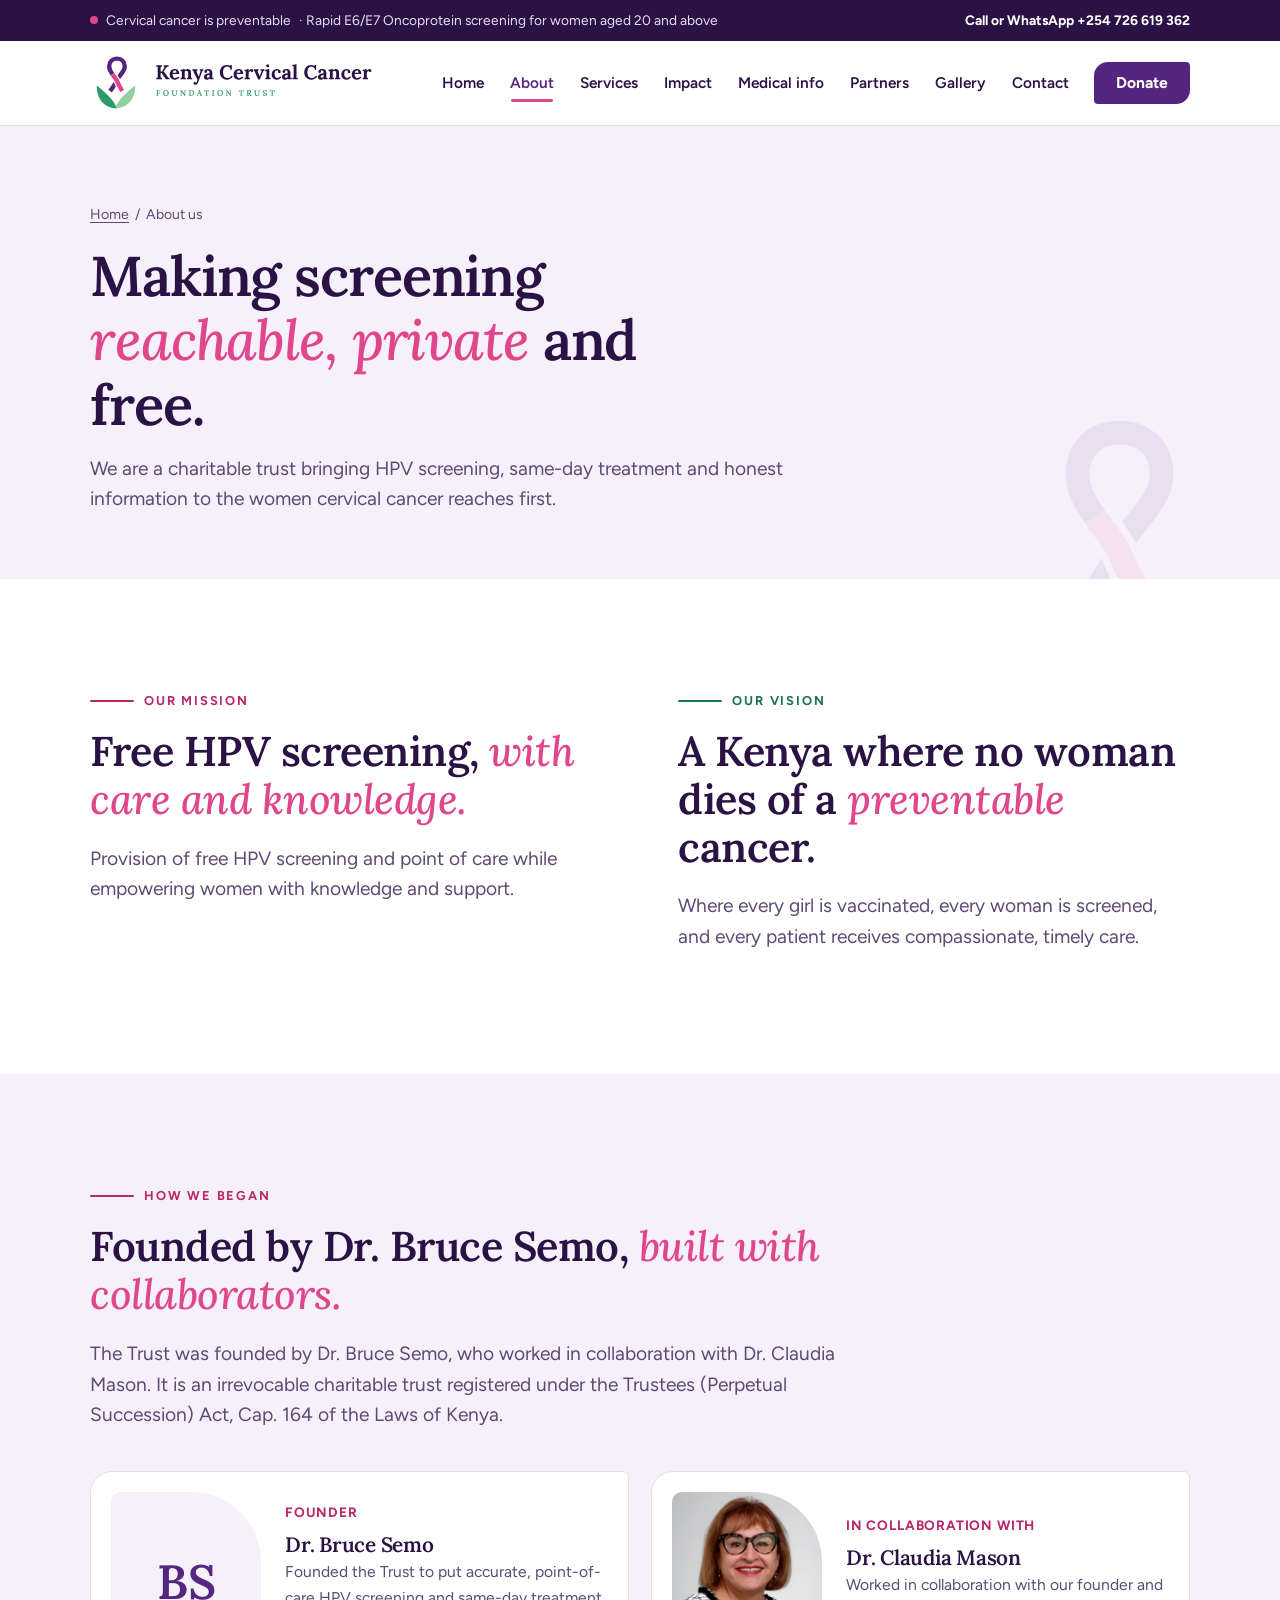
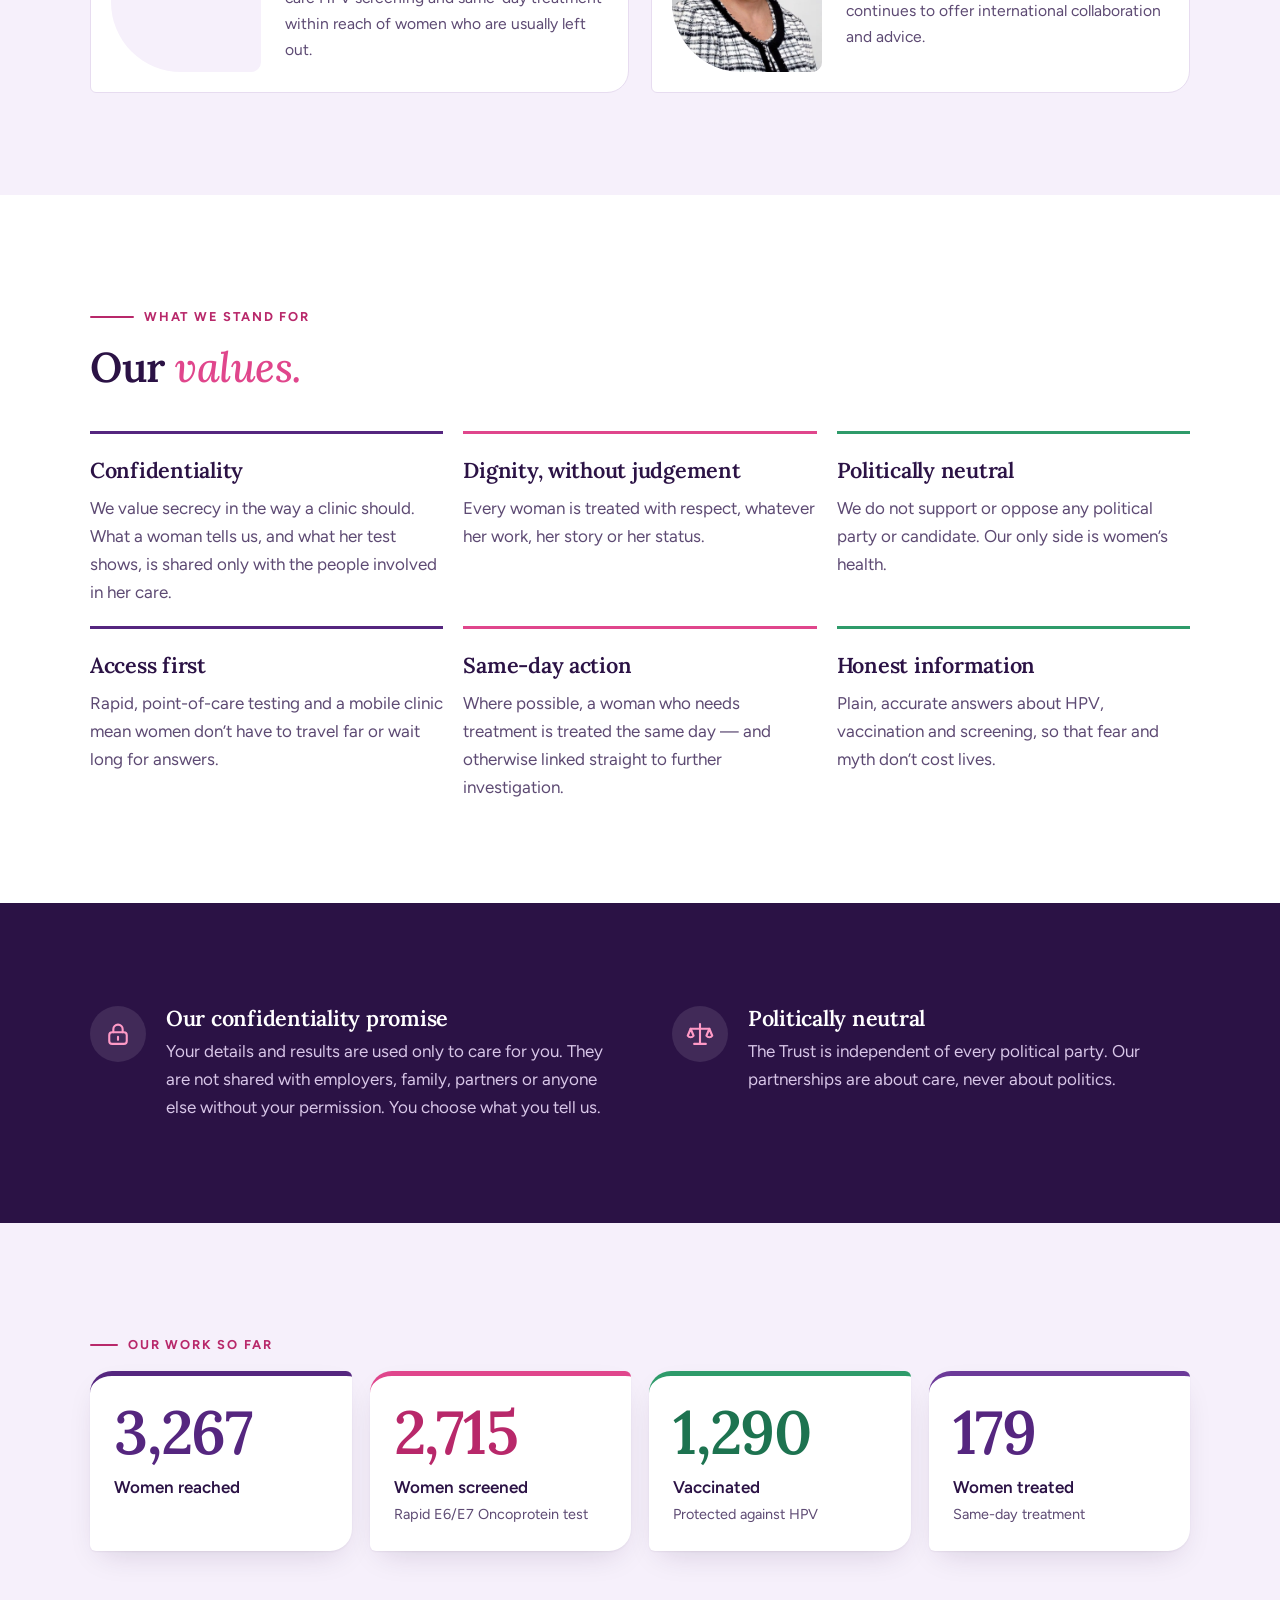
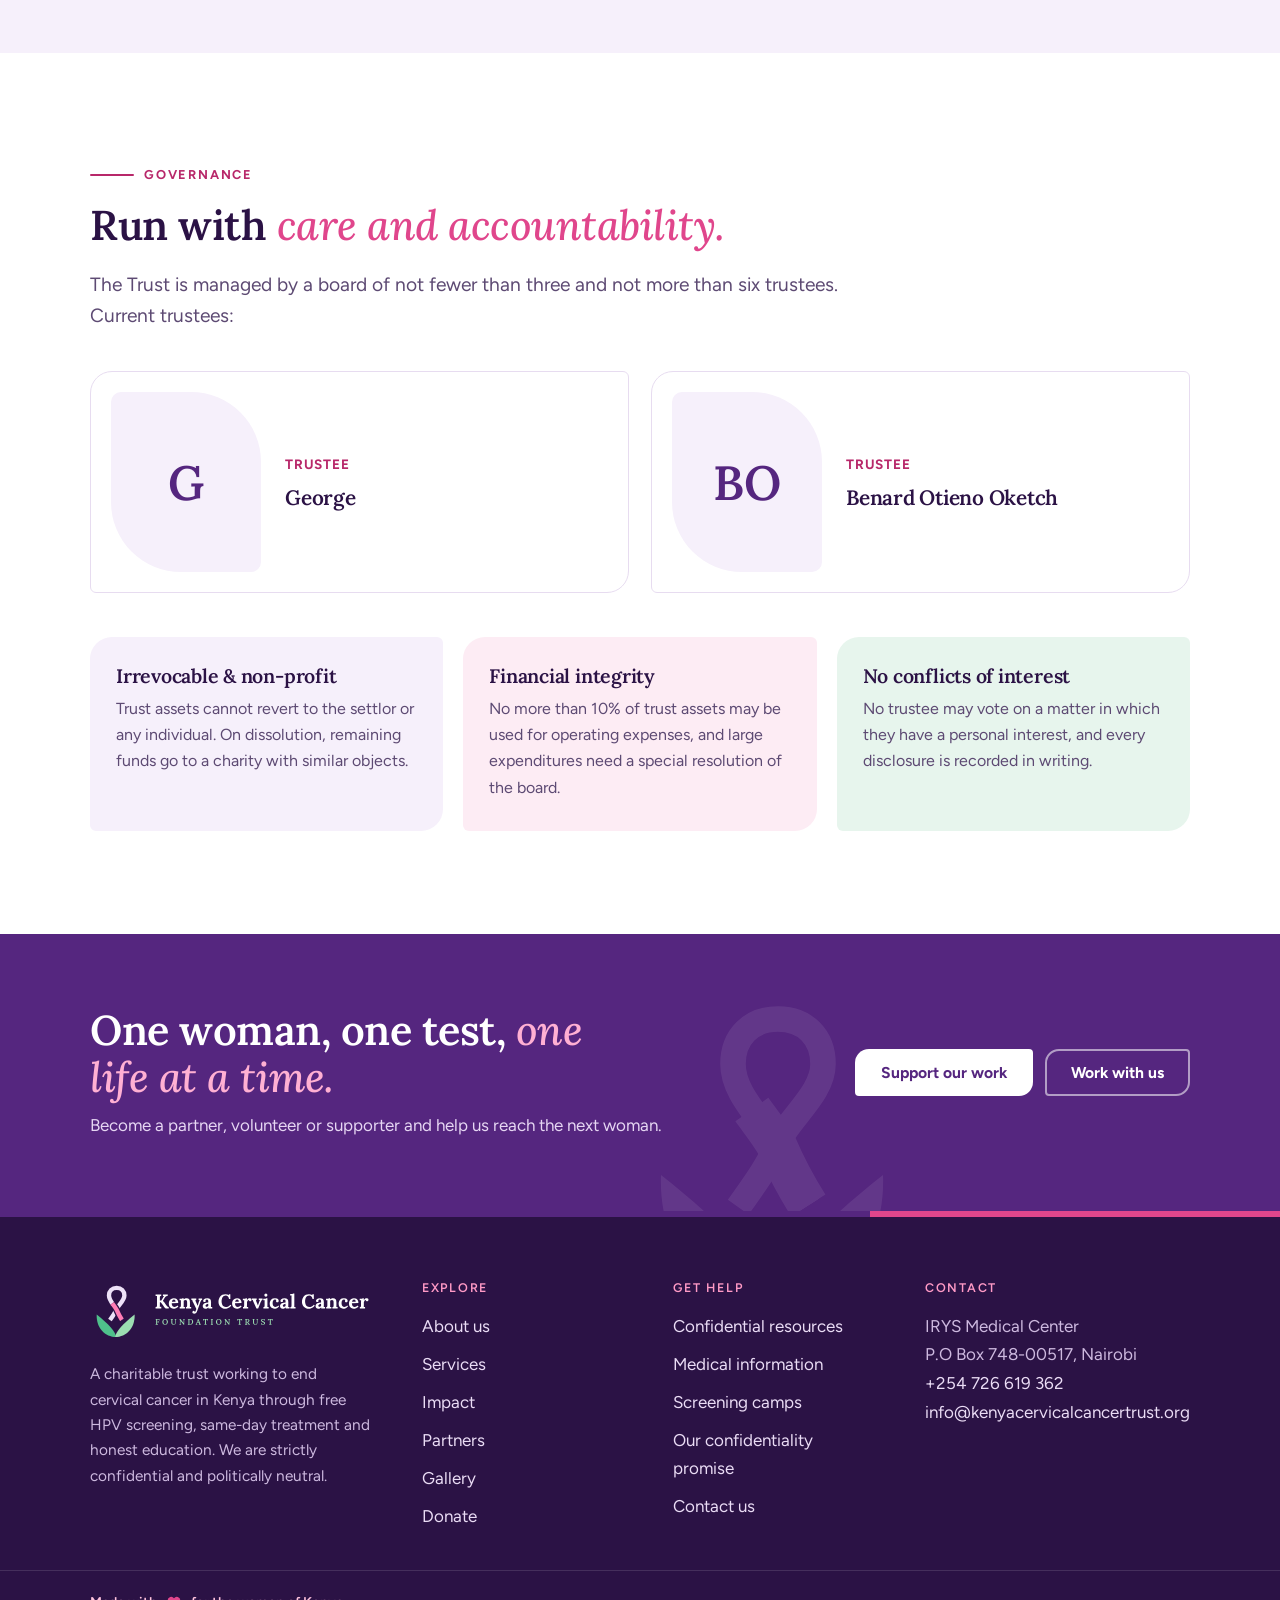
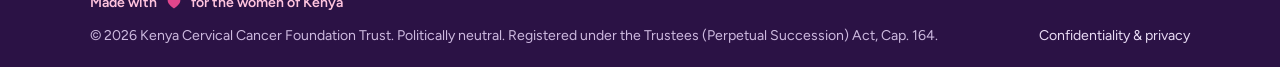
==== commit fec5ab8d: "change" ====
--- a/about.html
+++ b/about.html
@@ -24,7 +24,7 @@
 <body>
 <a class="skip" href="#main">Skip to content</a>
 <div class="topbar"><div class="wrap">
-  <span class="pillar"><span class="dot"></span> Free HPV screening <span class="hide-s">&middot; Strictly confidential &middot; Same-day treatment</span></span>
+  <span class="pillar"><span class="dot"></span> Cervical cancer is preventable <span class="hide-s">&middot; Rapid E6/E7 Oncoprotein screening for women aged 20 and above</span></span>
   <span class="pillar"><a href="tel:+254726619362"><span class="hide-s">Call or WhatsApp </span>+254 726 619 362</a></span>
 </div></div>
 <header class="site-header"><div class="wrap">
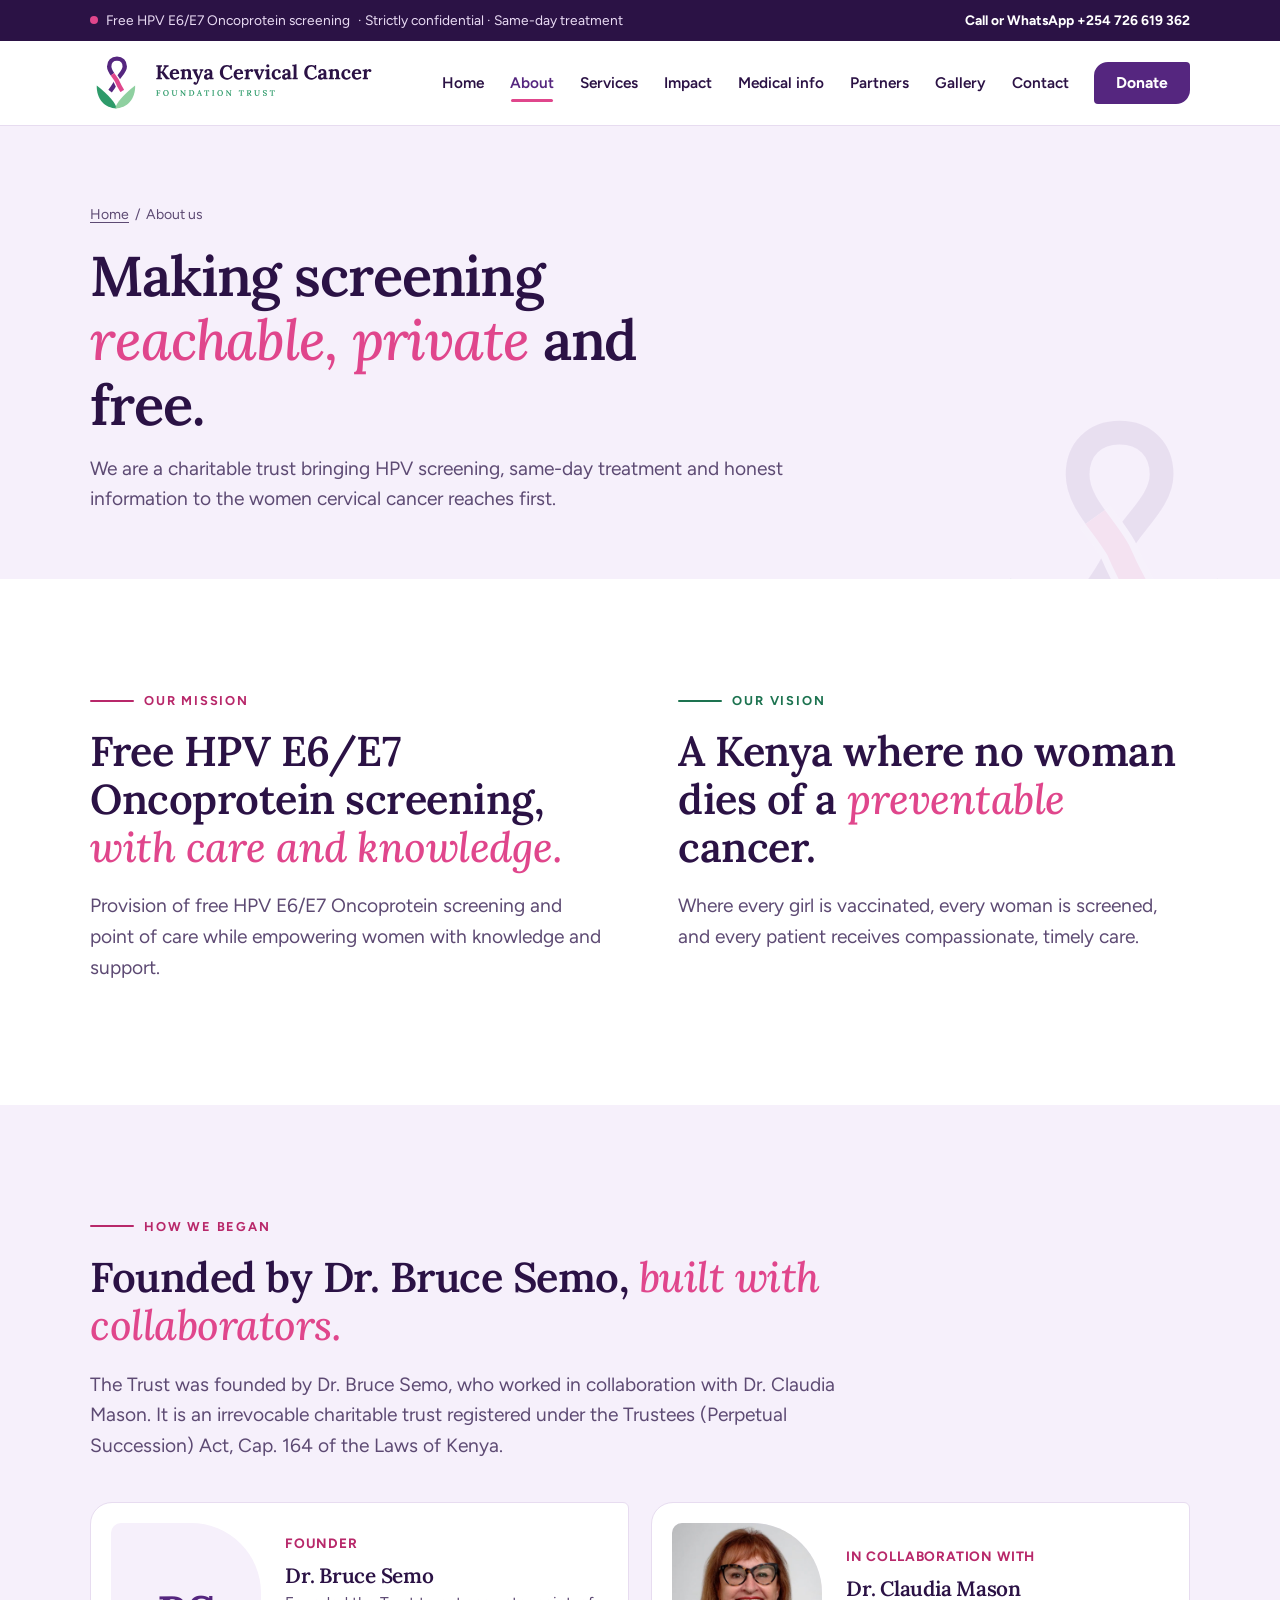
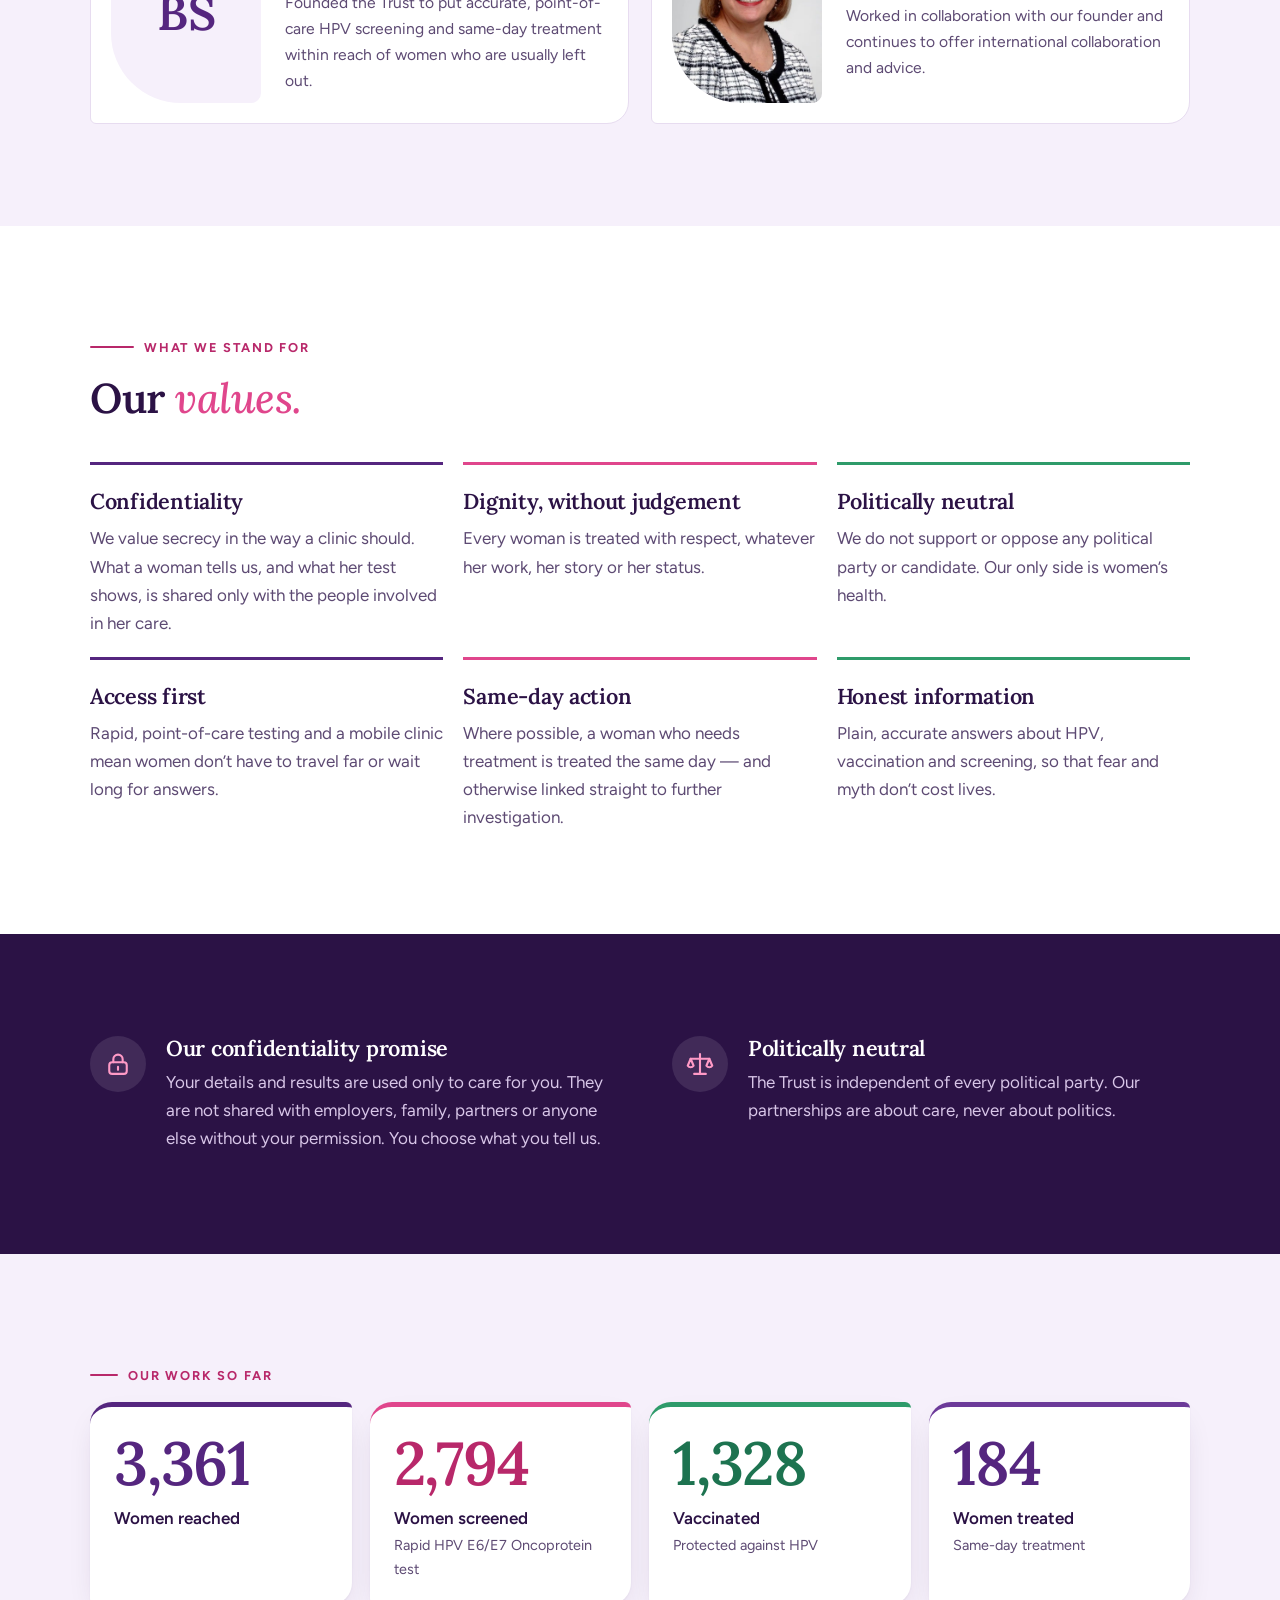
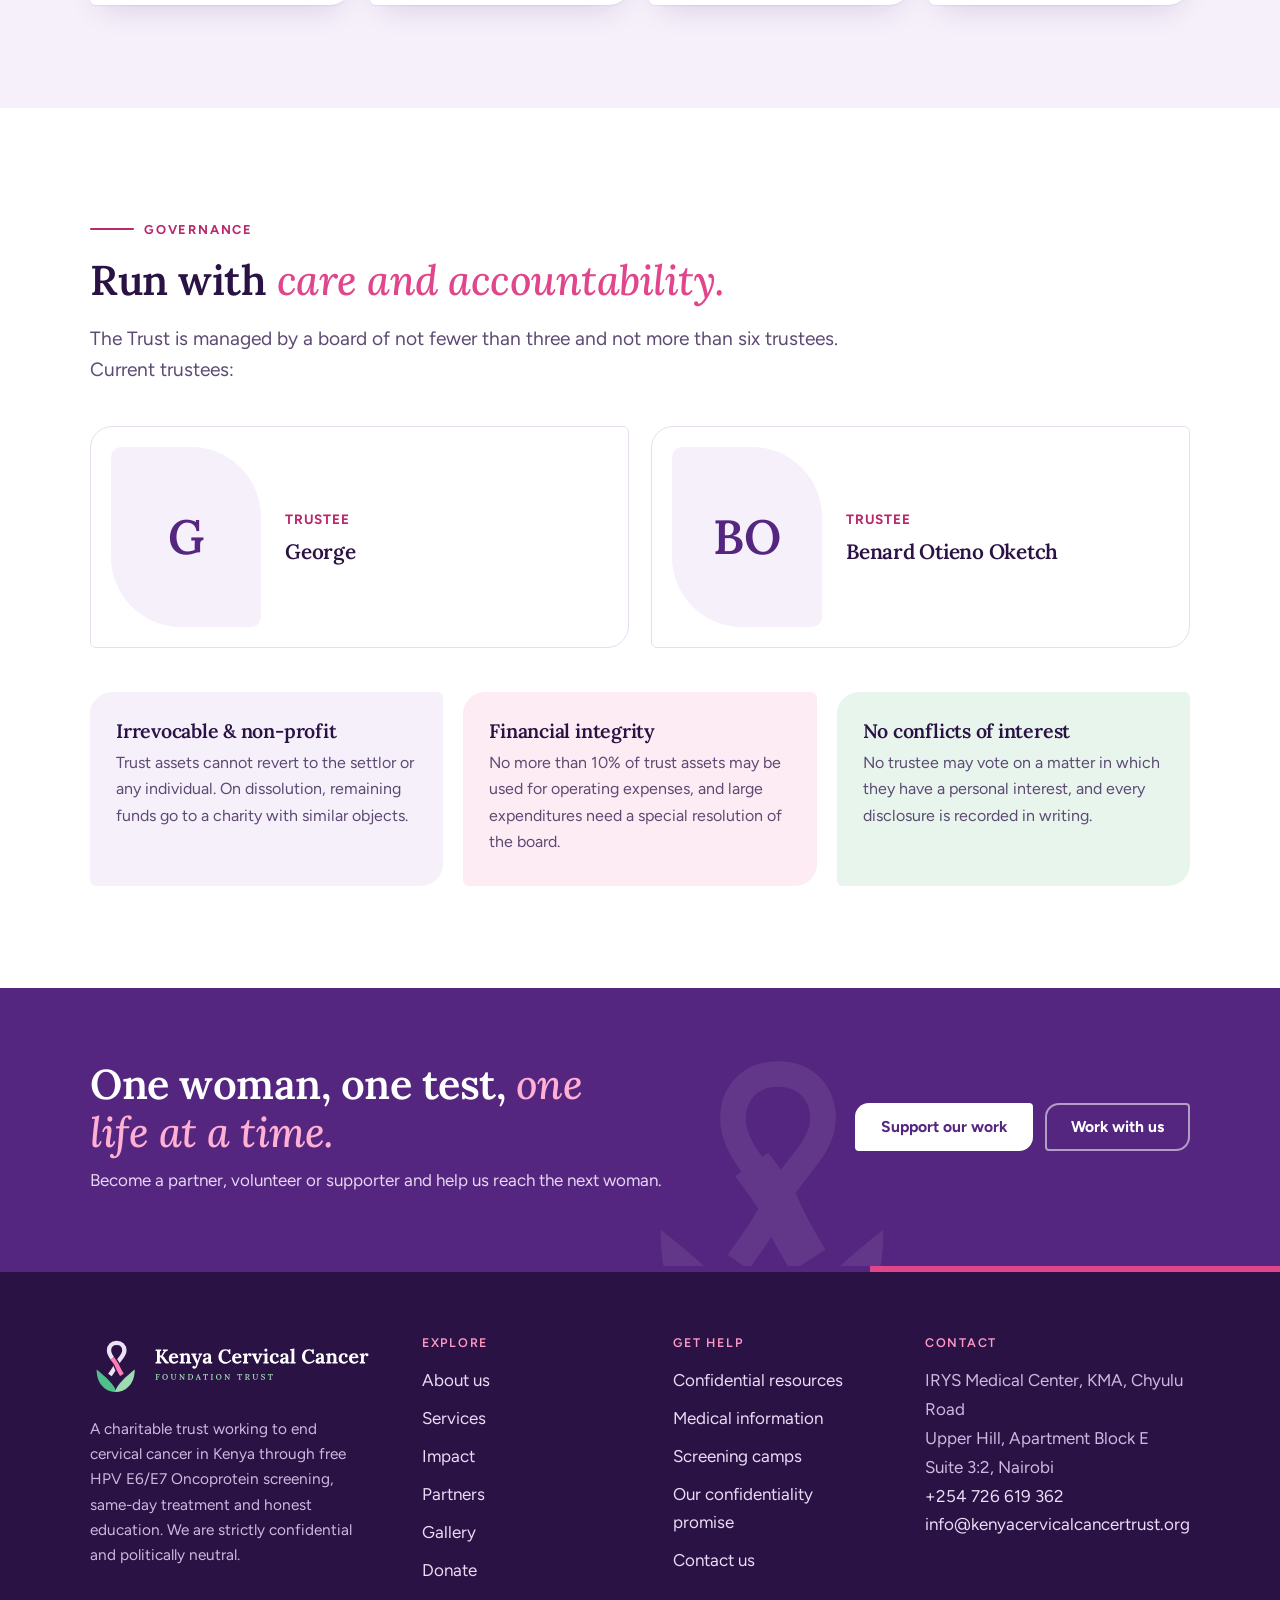
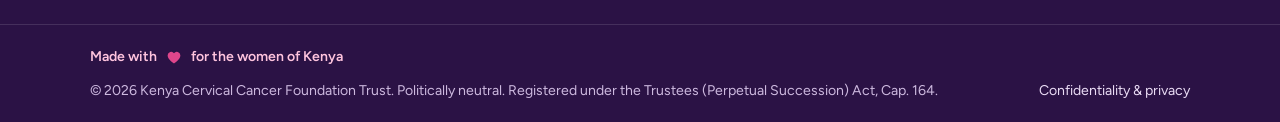
==== commit eb83f2cb: "change drSemo" ====
--- a/about.html
+++ b/about.html
@@ -24,7 +24,7 @@
 <body>
 <a class="skip" href="#main">Skip to content</a>
 <div class="topbar"><div class="wrap">
-  <span class="pillar"><span class="dot"></span> Cervical cancer is preventable <span class="hide-s">&middot; Rapid E6/E7 Oncoprotein screening for women aged 20 and above</span></span>
+  <span class="pillar"><span class="dot"></span> Free HPV E6/E7 Oncoprotein screening <span class="hide-s">&middot; Strictly confidential &middot; Same-day treatment</span></span>
   <span class="pillar"><a href="tel:+254726619362"><span class="hide-s">Call or WhatsApp </span>+254 726 619 362</a></span>
 </div></div>
 <header class="site-header"><div class="wrap">
@@ -42,8 +42,8 @@
 <section class="section">
 <div class="wrap">
   <div class="split top">
-    <div class="reveal"><span class="eyebrow">Our mission</span><h2>Free HPV screening, <em>with care and knowledge.</em></h2>
-      <p class="lead">Provision of free HPV screening and point of care while empowering women with knowledge and support.</p></div>
+    <div class="reveal"><span class="eyebrow">Our mission</span><h2>Free HPV E6/E7 Oncoprotein screening, <em>with care and knowledge.</em></h2>
+      <p class="lead">Provision of free HPV E6/E7 Oncoprotein screening and point of care while empowering women with knowledge and support.</p></div>
     <div class="reveal"><span class="eyebrow green">Our vision</span><h2>A Kenya where no woman dies of a <em>preventable</em> cancer.</h2>
       <p class="lead">Where every girl is vaccinated, every woman is screened, and every patient receives compassionate, timely care.</p></div>
   </div>
@@ -87,7 +87,7 @@
 </section>
 
 <section class="section bg-lilac">
-<div class="wrap"><span class="eyebrow">Our work so far</span><div class="stats cards"><div class="stat reveal"><div class="num" data-count="3600">3,600</div><div class="lbl">Women reached</div></div><div class="stat reveal"><div class="num" data-count="2992">2,992</div><div class="lbl">Women screened</div><div class="sub">Rapid E6/E7 Oncoprotein test</div></div><div class="stat reveal"><div class="num" data-count="1422">1,422</div><div class="lbl">Vaccinated</div><div class="sub">Protected against HPV</div></div><div class="stat reveal"><div class="num" data-count="197">197</div><div class="lbl">Women treated</div><div class="sub">Same-day treatment</div></div></div></div>
+<div class="wrap"><span class="eyebrow">Our work so far</span><div class="stats cards"><div class="stat reveal"><div class="num" data-count="3600">3,600</div><div class="lbl">Women reached</div></div><div class="stat reveal"><div class="num" data-count="2992">2,992</div><div class="lbl">Women screened</div><div class="sub">Rapid HPV E6/E7 Oncoprotein test</div></div><div class="stat reveal"><div class="num" data-count="1422">1,422</div><div class="lbl">Vaccinated</div><div class="sub">Protected against HPV</div></div><div class="stat reveal"><div class="num" data-count="197">197</div><div class="lbl">Women treated</div><div class="sub">Same-day treatment</div></div></div></div>
 </section>
 
 <section class="section" id="governance">
@@ -114,7 +114,7 @@
 <div class="wrap">
   <div class="about">
     <img src="images/logo-horizontal-light.svg" alt="Kenya Cervical Cancer Foundation Trust" width="340" height="62">
-    <p>A charitable trust working to end cervical cancer in Kenya through free HPV screening, same-day treatment and honest education. We are strictly confidential and politically neutral.</p>
+    <p>A charitable trust working to end cervical cancer in Kenya through free HPV E6/E7 Oncoprotein screening, same-day treatment and honest education. We are strictly confidential and politically neutral.</p>
   </div>
   <div><h4>Explore</h4><ul>
     <li><a href="about.html">About us</a></li><li><a href="services.html">Services</a></li><li><a href="impact.html">Impact</a></li>
@@ -126,7 +126,7 @@
     <li><a href="about.html#confidentiality">Our confidentiality promise</a></li>
     <li><a href="contact.html">Contact us</a></li></ul></div>
   <div><h4>Contact</h4>
-    <address>IRYS Medical Center<br>P.O Box 748-00517, Nairobi<br>
+    <address>IRYS Medical Center, KMA, Chyulu Road<br>Upper Hill, Apartment Block E<br>Suite 3:2, Nairobi<br>
     <a href="tel:+254726619362">+254 726 619 362</a><br><a href="mailto:info@kenyacervicalcancertrust.org">info@kenyacervicalcancertrust.org</a></address></div>
 </div>
 <div class="legal"><div class="wrap">
--- a/css/style.css
+++ b/css/style.css
@@ -277,7 +277,7 @@
 @media (max-width: 800px) { .pledge { grid-template-columns: 1fr; } }
 
 /* ---------- partners strip ---------- */
-.partner-row { display: grid; grid-template-columns: repeat(auto-fit, minmax(170px, 1fr)); gap: 14px; margin-top: 36px; }
+.partner-row { display: grid; grid-template-columns: repeat(5, 1fr); gap: 14px; margin-top: 36px; }
 .partner-chip { background: #fff; border: 1px solid var(--line); border-radius: var(--leaf-sm); padding: 20px 14px; text-align: center; display: grid; gap: 6px; justify-items: center; align-content: center; min-height: 128px; }
 .partner-chip strong { font-family: var(--serif); font-size: 1.08rem; line-height: 1.25; }
 .partner-chip span { font-size: .84rem; color: var(--muted); }
@@ -658,10 +658,8 @@
 }
 main, .site-footer { overflow-x: clip; }
 
-/* partner wordmark tiles */
-.wm { font-family: var(--serif); font-weight: 700; letter-spacing: .01em; color: var(--purple); }
-.partner-chip strong.wm { font-size: 1.45rem; }
-.pcard .logo.wm { font-size: 1.05rem; text-align: center; padding: 0 6px; line-height: 1.1; }
-.pcard-cta { text-decoration: none; color: inherit; border-style: dashed; background: var(--lilac); }
-.pcard-cta .logo { background: #fff; font-size: 2.4rem; color: var(--pink-deep); }
-.pcard-cta:hover h3 { color: var(--pink-deep); }
+/* Partner logo polish */
+.partner-chip img { height: 56px; width: 56px; object-fit: contain; border-radius: 14px; }
+.partner-chip { transition: transform .35s var(--ease), box-shadow .35s var(--ease), border-color .3s ease; }
+.pcard .logo.contain { background: #fff; border: 1px solid var(--line); }
+.pcard .logo.contain img { padding: 6px; }
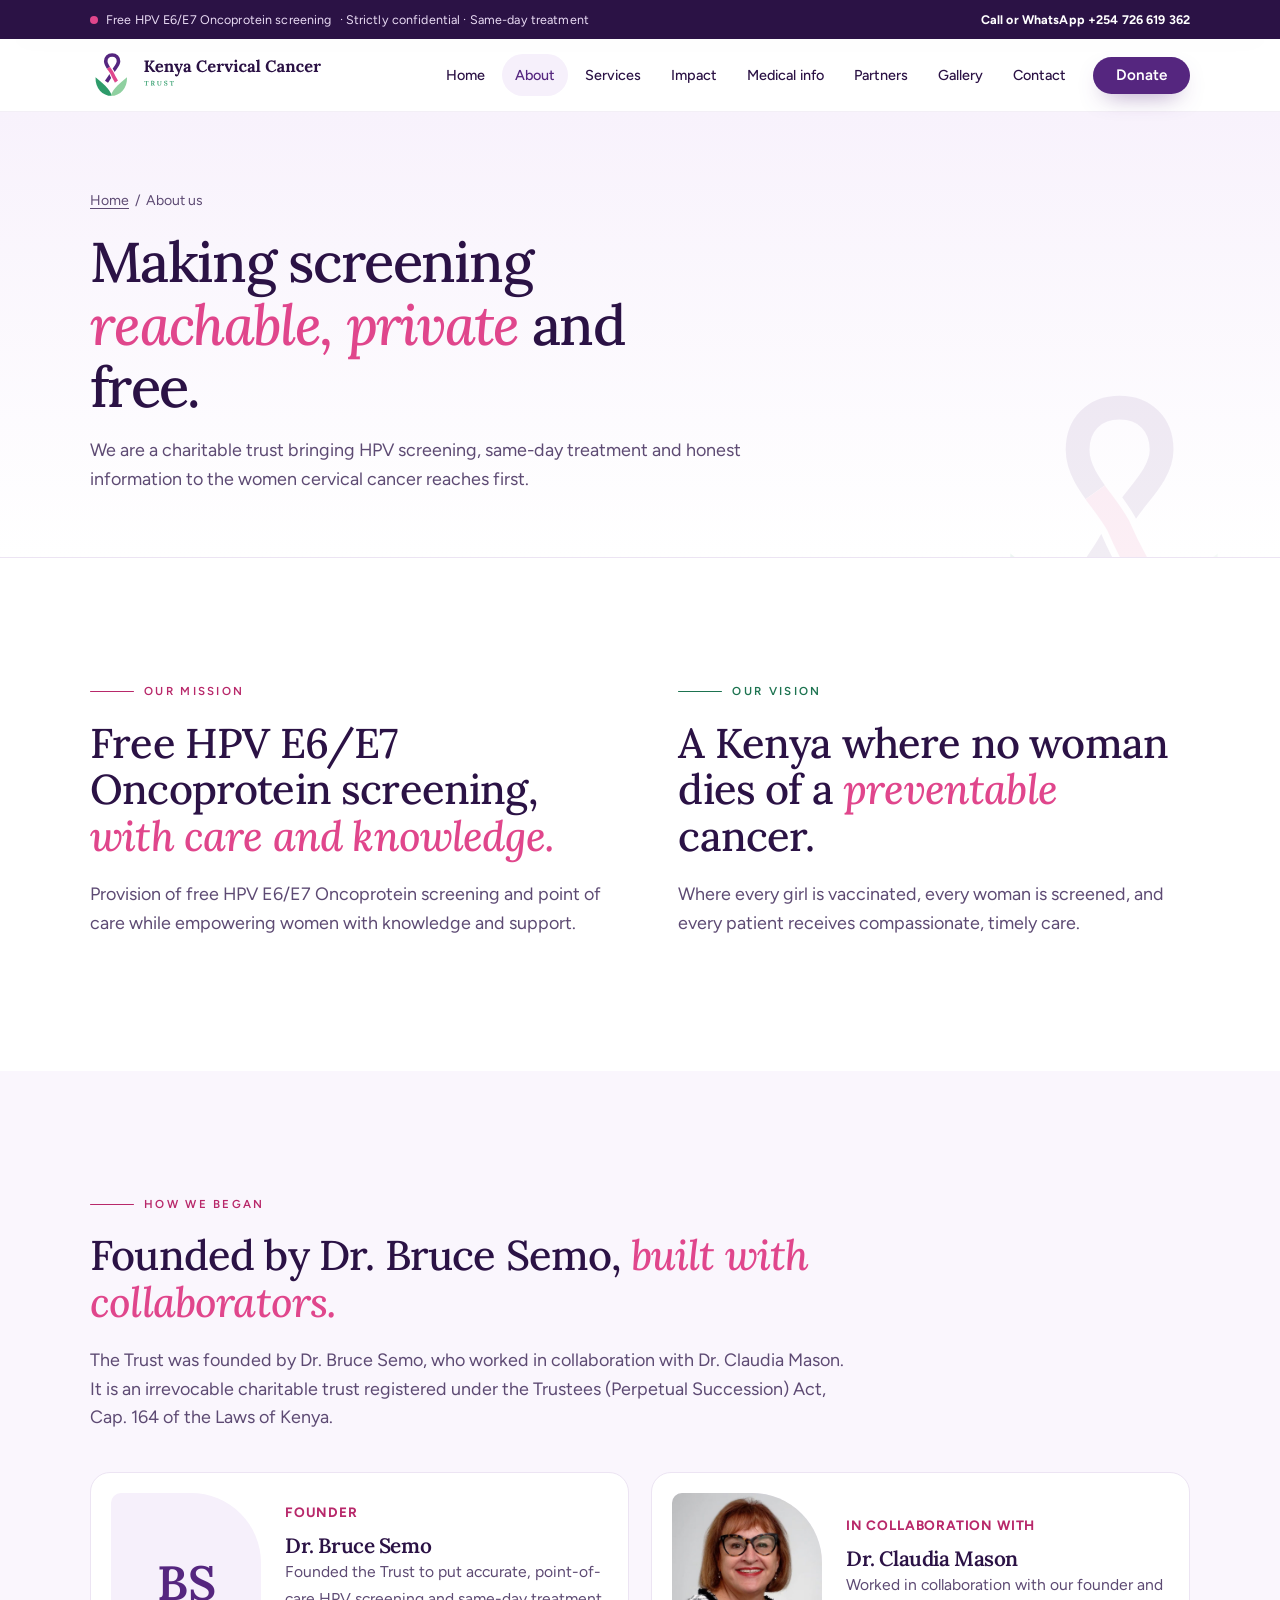
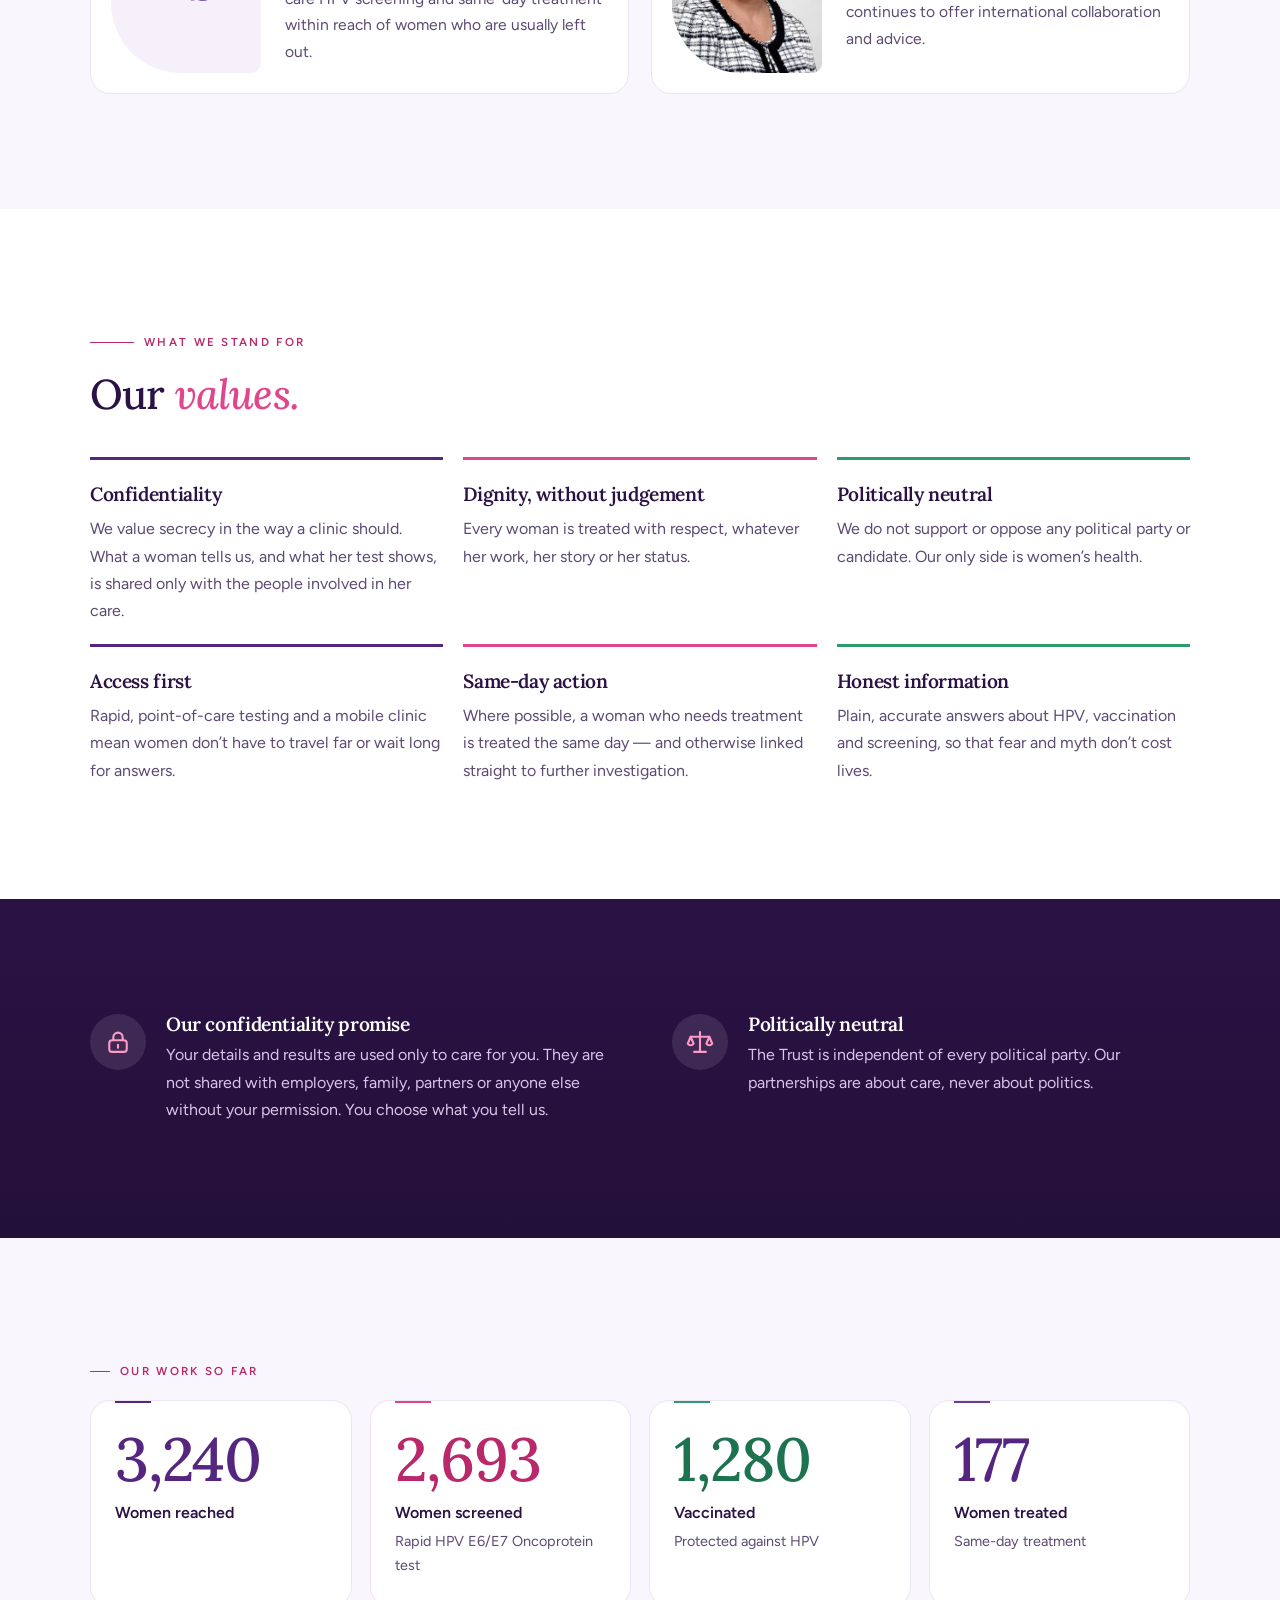
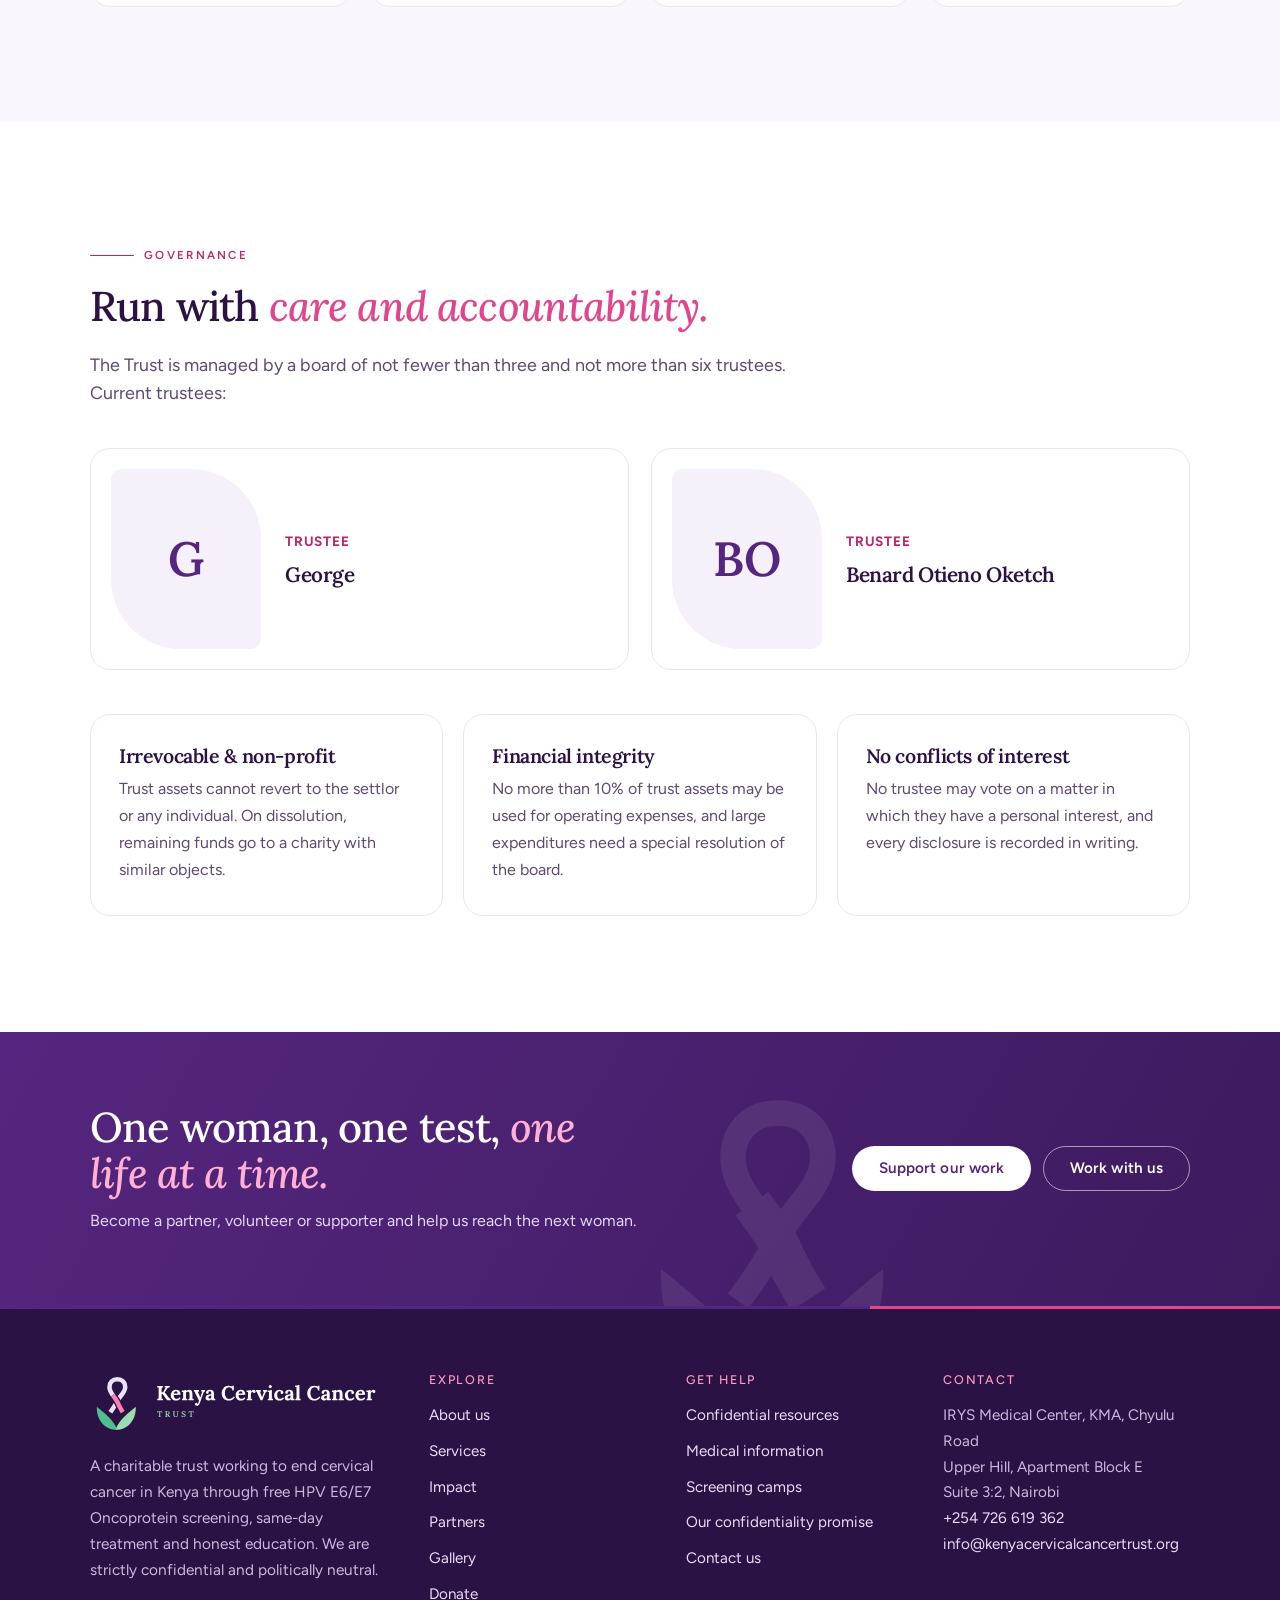
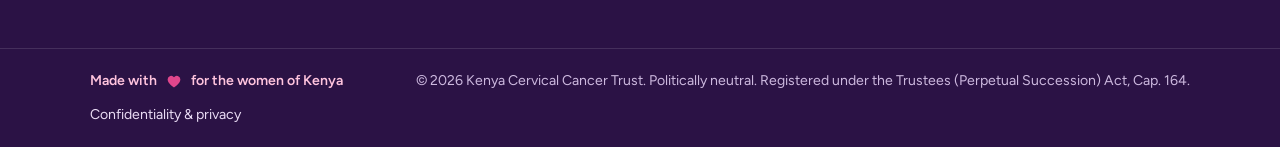
==== commit f621fc55: "site update - Remove foundation site is more sleeker" ====
--- a/about.html
+++ b/about.html
@@ -3,13 +3,13 @@
 <head>
 <meta charset="utf-8">
 <meta name="viewport" content="width=device-width, initial-scale=1">
-<title>About us – Kenya Cervical Cancer Foundation Trust</title>
-<meta name="description" content="The Kenya Cervical Cancer Foundation Trust was founded by Dr. Bruce Semo in collaboration with Dr. Claudia Mason. Our mission, values and governance.">
+<title>About us – Kenya Cervical Cancer Trust</title>
+<meta name="description" content="The Kenya Cervical Cancer Trust was founded by Dr. Bruce Semo in collaboration with Dr. Claudia Mason. Our mission, values and governance.">
 <meta name="robots" content="index, follow">
 <meta name="theme-color" content="#55267f">
 <meta property="og:type" content="website">
-<meta property="og:title" content="About us – Kenya Cervical Cancer Foundation Trust">
-<meta property="og:description" content="The Kenya Cervical Cancer Foundation Trust was founded by Dr. Bruce Semo in collaboration with Dr. Claudia Mason. Our mission, values and governance.">
+<meta property="og:title" content="About us – Kenya Cervical Cancer Trust">
+<meta property="og:description" content="The Kenya Cervical Cancer Trust was founded by Dr. Bruce Semo in collaboration with Dr. Claudia Mason. Our mission, values and governance.">
 <meta property="og:image" content="https://www.kenyacervicalcancertrust.org/images/og-image.png">
 <meta property="og:url" content="https://www.kenyacervicalcancertrust.org/about.html">
 <meta name="twitter:card" content="summary_large_image">
@@ -28,7 +28,7 @@
   <span class="pillar"><a href="tel:+254726619362"><span class="hide-s">Call or WhatsApp </span>+254 726 619 362</a></span>
 </div></div>
 <header class="site-header"><div class="wrap">
-  <a class="brand" href="index.html" aria-label="Kenya Cervical Cancer Foundation Trust — home"><img src="images/logo-horizontal.svg" alt="Kenya Cervical Cancer Foundation Trust" width="280" height="56"></a>
+  <a class="brand" href="index.html" aria-label="Kenya Cervical Cancer Trust — home"><img src="images/logo-horizontal.svg" alt="Kenya Cervical Cancer Trust" width="280" height="56"></a>
   <button class="menu-toggle" aria-expanded="false" aria-controls="site-nav" aria-label="Menu"><svg class="" viewBox="0 0 24 24" fill="none" stroke="currentColor" stroke-width="1.8" stroke-linecap="round" stroke-linejoin="round" aria-hidden="true" ><path d="M4 7h16M4 12h16M4 17h16"/></svg></button>
   <nav class="nav" id="site-nav" aria-label="Main"><a class="link" href="index.html">Home</a><a class="link" href="about.html" aria-current="page">About</a><a class="link" href="services.html">Services</a><a class="link" href="impact.html">Impact</a><a class="link" href="medical-info.html">Medical info</a><a class="link" href="partners.html">Partners</a><a class="link" href="gallery.html">Gallery</a><a class="link" href="contact.html">Contact</a><a class="btn btn-primary" href="donate.html">Donate</a></nav>
 </div></header>
@@ -113,7 +113,7 @@
 <div class="tricolor"></div>
 <div class="wrap">
   <div class="about">
-    <img src="images/logo-horizontal-light.svg" alt="Kenya Cervical Cancer Foundation Trust" width="340" height="62">
+    <img src="images/logo-horizontal-light.svg" alt="Kenya Cervical Cancer Trust" width="340" height="62">
     <p>A charitable trust working to end cervical cancer in Kenya through free HPV E6/E7 Oncoprotein screening, same-day treatment and honest education. We are strictly confidential and politically neutral.</p>
   </div>
   <div><h4>Explore</h4><ul>
@@ -130,7 +130,7 @@
     <a href="tel:+254726619362">+254 726 619 362</a><br><a href="mailto:info@kenyacervicalcancertrust.org">info@kenyacervicalcancertrust.org</a></address></div>
 </div>
 <div class="legal"><div class="wrap">
-  <span class="love-line">Made with <svg class="heart-ic" viewBox="0 0 24 24" fill="none" stroke="currentColor" stroke-width="2" stroke-linecap="round" stroke-linejoin="round" aria-hidden="true" ><path d="M12 20.5s-8.5-5-8.5-11A4.7 4.7 0 0 1 12 7a4.7 4.7 0 0 1 8.5 2.5c0 6-8.5 11-8.5 11z"/></svg> for the women of Kenya</span><span>&copy; 2026 Kenya Cervical Cancer Foundation Trust. Politically neutral. Registered under the Trustees (Perpetual Succession) Act, Cap. 164.</span>
+  <span class="love-line">Made with <svg class="heart-ic" viewBox="0 0 24 24" fill="none" stroke="currentColor" stroke-width="2" stroke-linecap="round" stroke-linejoin="round" aria-hidden="true" ><path d="M12 20.5s-8.5-5-8.5-11A4.7 4.7 0 0 1 12 7a4.7 4.7 0 0 1 8.5 2.5c0 6-8.5 11-8.5 11z"/></svg> for the women of Kenya</span><span>&copy; 2026 Kenya Cervical Cancer Trust. Politically neutral. Registered under the Trustees (Perpetual Succession) Act, Cap. 164.</span>
   <a href="about.html#confidentiality">Confidentiality &amp; privacy</a>
 </div></div>
 </footer>
--- a/css/style.css
+++ b/css/style.css
@@ -1,5 +1,5 @@
 /* ==========================================================================
-   Kenya Cervical Cancer Foundation Trust — site styles
+   Kenya Cervical Cancer Trust — site styles
    Palette: purple · pink · green. No frameworks, no icon fonts.
    ========================================================================== */
 
@@ -663,3 +663,99 @@
 .partner-chip { transition: transform .35s var(--ease), box-shadow .35s var(--ease), border-color .3s ease; }
 .pcard .logo.contain { background: #fff; border: 1px solid var(--line); }
 .pcard .logo.contain img { padding: 6px; }
+
+/* ==========================================================================
+   SLEEK PASS — refined, airy, quieter. Overrides only; content untouched.
+   ========================================================================== */
+:root {
+  --leaf: 20px;
+  --leaf-sm: 999px;
+  --shadow: 0 1px 2px rgba(43,18,69,.04), 0 18px 40px -22px rgba(43,18,69,.22);
+  --line: #ece4f3;
+}
+body { font-size: 1rem; line-height: 1.7; }
+h1, h2, h3, h4 { font-weight: 500; letter-spacing: -0.02em; line-height: 1.12; }
+h1 { letter-spacing: -0.03em; }
+h3 { font-size: 1.2rem; font-weight: 600; }
+.lead { font-size: 1.12rem; }
+.section { padding-block: clamp(64px, 9vw, 120px); }
+
+/* eyebrow: quieter */
+.eyebrow { font-size: .72rem; letter-spacing: .2em; font-weight: 600; margin-bottom: 18px; }
+.eyebrow::before { width: 20px; height: 1px; }
+
+/* buttons: pill, softer */
+.btn { padding: 14px 26px; font-weight: 600; font-size: .95rem; border-width: 1.5px; letter-spacing: .005em; }
+.btn-primary { box-shadow: 0 10px 24px -12px rgba(85,38,127,.7); }
+.btn-primary:hover, .btn-pink:hover { transform: translateY(-2px); }
+.btn-ghost { border-color: rgba(85,38,127,.28); }
+.btn-ghost:hover { border-color: var(--purple); }
+
+/* header: slim, frosted, no hard rule */
+.topbar { font-size: .78rem; letter-spacing: .01em; }
+.topbar .wrap { min-height: 34px; }
+.site-header { background: rgba(255,255,255,.78); backdrop-filter: saturate(1.6) blur(18px); -webkit-backdrop-filter: saturate(1.6) blur(18px); border-bottom: 1px solid rgba(85,38,127,.07); }
+.site-header .wrap { min-height: 72px; }
+.brand img { height: 46px; }
+.nav a.link { font-weight: 500; font-size: .9rem; border-radius: 999px; padding: 9px 13px; }
+.nav a.link[aria-current="page"] { background: var(--lilac); }
+.nav a.link[aria-current="page"]::after { display: none; }
+.nav .btn { padding: 10px 22px; }
+
+/* hero: soft wash instead of flat block */
+.hero { background: radial-gradient(1200px 520px at 85% 0%, #efe3f9 0%, rgba(239,227,249,0) 60%), linear-gradient(180deg, #faf6fd 0%, #fff 100%); }
+.hero h1 { font-size: clamp(2.5rem, 5.2vw, 4.2rem); }
+.hero p.lead { color: #5d4a73; }
+.page-hero { background: linear-gradient(180deg, #f8f2fc 0%, #fff 100%); border-bottom: 1px solid var(--line); }
+.hero-art .main, .hero-art .second { box-shadow: 0 30px 60px -30px rgba(43,18,69,.45); }
+.promise li { font-weight: 500; font-size: .92rem; }
+
+/* marquee: slim, calm */
+.marquee { background: var(--ink); border: 0; }
+.marquee .track { padding-block: 11px; }
+.marquee span { font-size: 1rem; opacity: .9; }
+
+/* stats: hairline, no heavy bars */
+.stat { border-top: 0; background: transparent; position: relative; padding: 28px 24px; }
+.stat::before { content: ""; position: absolute; left: 24px; top: 0; width: 36px; height: 2px; background: var(--purple); }
+.stat:nth-child(2)::before { background: var(--pink); }
+.stat:nth-child(3)::before { background: var(--green); }
+.stat:nth-child(4)::before { background: var(--purple-2); }
+.stats:not(.cards) { background: #fff; border: 1px solid var(--line); border-radius: 22px; box-shadow: var(--shadow); }
+.stats:not(.cards) .stat + .stat { border-left: 1px solid var(--line); }
+.stats.cards .stat { background: #fff; border: 1px solid var(--line); border-radius: 20px; box-shadow: none; }
+.stat .num { font-weight: 500; }
+
+/* photos & cards: calmer geometry */
+.photo, .photo.leaf-r, .photo.leaf-l { border-radius: 24px; }
+.feature { background: #fff; border: 1px solid var(--line); border-radius: 20px; padding: 30px 28px 32px; box-shadow: none; transition: transform .25s ease, box-shadow .25s ease, border-color .25s ease; }
+.feature:nth-child(3n+2), .feature:nth-child(3n+3) { background: #fff; }
+.feature:hover { transform: translateY(-4px); box-shadow: var(--shadow); border-color: transparent; }
+.feature .mark { width: 46px; height: 46px; padding: 11px; border-radius: 14px; background: var(--lilac); margin-bottom: 20px; }
+.feature:nth-child(3n+2) .mark { background: var(--blush); }
+.feature:nth-child(3n+3) .mark { background: var(--mint); }
+.camp, .partner-chip { border-radius: 18px; }
+.camp { transition: transform .25s ease, box-shadow .25s ease; }
+.camp:hover { transform: translateY(-3px); box-shadow: var(--shadow); }
+.faq details { border-radius: 16px; }
+.step::before { font-weight: 400; }
+.mosaic a, .mosaic a:nth-child(1) { border-radius: 18px; }
+.mosaic a:nth-child(1) { border-radius: 18px 90px 18px 18px; }
+
+/* bands */
+.bg-lilac { background: #faf6fd; }
+.tricolor { height: 3px; }
+.cta { background: linear-gradient(120deg, var(--purple) 0%, #3d1a5e 100%); }
+.on-dark { background: linear-gradient(180deg, #2b1245, #231038); }
+.site-footer { font-size: .95rem; }
+
+/* gentle entrance */
+@media (prefers-reduced-motion: no-preference) {
+  .hero .wrap > * { animation: sleekIn .8s cubic-bezier(.2,.7,.2,1) both; }
+  .hero .wrap > *:nth-child(2) { animation-delay: .12s; }
+  @keyframes sleekIn { from { opacity: 0; transform: translateY(14px); } to { opacity: 1; transform: none; } }
+}
+@media (max-width: 900px) {
+  .stats:not(.cards) .stat + .stat { border-left: 0; border-top: 1px solid var(--line); }
+  .brand img { height: 42px; }
+}
